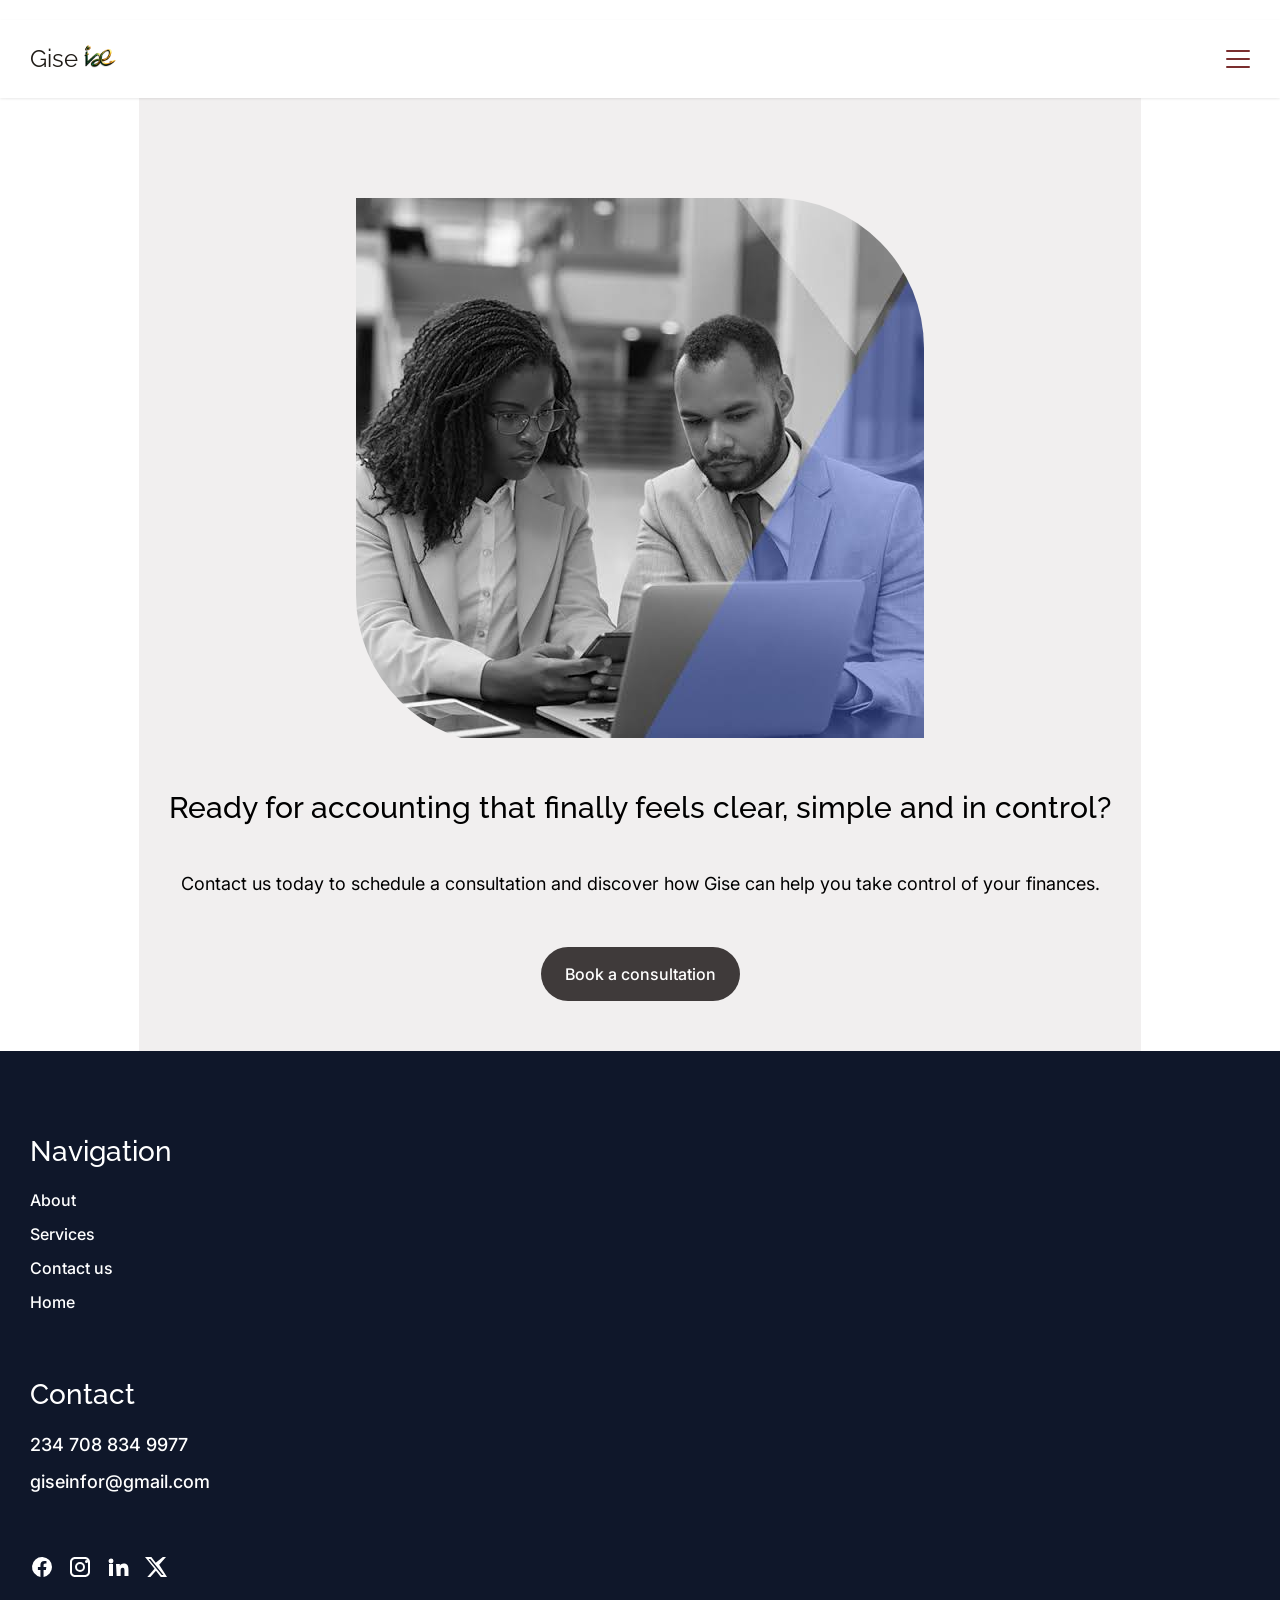
==== pages/about.html @ be434364 "dev 2.2" ====
<!DOCTYPE html>
<html lang="en">
<head>
    <meta charset="UTF-8">
    <meta name="viewport" content="width=device-width, initial-scale=1.0">
    
    <title>Gise - About Us</title>
    <link rel="stylesheet" href="../styles/normalize.css">
    <link rel="stylesheet" href="../styles/style.css">
    <link rel="icon" href="../assets/images/favicon.ico">
</head>
<body>
    <nav>
        <div class="name-logo">
            <h3 class="name">Gise</h3>
            <img src="../assets/images/logo.png" alt="logo" class="logo">
        </div>
        <div class="nav-btn">
            <span></span>
            <span></span>
            <span></span>
        </div>
        <ul class="links">
            <!-- <li><a href="about.html">About</a></li> -->
            <li><a href="services.html">Services</a></li>
            <li><a href="contact.html">Contact us</a></li>
            <li><a href="../index.html">Home</a></li>
            <a href="contact.html" class="btn book-consultation">Book a consultation</a>
        </ul>
    </nav>

    <main class="container">
        

        <div class="book-now">
            <div class="readyImage"><img src="../assets/images/ready-for-image.jpg" alt="Front Image"></div>
            <h2>Ready for accounting that finally feels clear, simple and in control?</h2>
            <p>Contact us today to schedule a consultation and discover how Gise can help you take control of your finances.</p>
            <a href="pages/contact.html" class="btn book-consultation">Book a consultation</a>
        </div>
    </main>

    <footer>
        <div class="foot-nav-links">
            <h3>Navigation</h3>
            
            <ul class="links">
                <li><a href="about.html">About</a></li>
                <li><a href="services.html">Services</a></li>
                <li><a href="contact.html">Contact us</a></li>
                <li><a href="../index.html">Home</a></li>
            </ul>
        </div>

        <div class="contact">
            <h3>Contact</h3>
            <div class="contacts-list">
                <li><a class="phone" href="tel:+2347088349977">234 708 834 9977</a></li>
                <li><a href="mailto:giseinfor@gmail.com" class="email">giseinfor@gmail.com</a></li>
            </div>
        </div>

        <div class="social-media">
            <a href="https://facebook.com" target="_blank" aria-label="Facebook">
                <svg xmlns="http://www.w3.org/2000/svg" width="24" height="24" fill="currentColor" viewBox="0 0 24 24">
                  <path d="M22 12a10 10 0 1 0-11.56 9.88v-6.99H7.9V12h2.54V9.8c0-2.5 1.5-3.88 3.77-3.88 1.1 0 2.24.2 2.24.2v2.46h-1.26c-1.24 0-1.63.77-1.63 1.56V12h2.78l-.44 2.89h-2.34v6.99A10 10 0 0 0 22 12"/>
                </svg>
            </a>

            <a href="https://instagram.com" target="_blank" aria-label="Instagram">
                <svg xmlns="http://www.w3.org/2000/svg" width="24" height="24" fill="currentColor" viewBox="0 0 24 24">
                  <path d="M7 2C4.24 2 2 4.24 2 7v10c0 2.76 2.24 5 5 5h10c2.76 0 5-2.24 5-5V7c0-2.76-2.24-5-5-5zm0 2h10c1.65 0 3 1.35 3 3v10c0 1.65-1.35 3-3 3H7c-1.65 0-3-1.35-3-3V7c0-1.65 1.35-3 3-3m11.5 1a1.5 1.5 0 1 0 0 3 1.5 1.5 0 0 0 0-3M12 7a5 5 0 1 0 0 10 5 5 0 0 0 0-10m0 2a3 3 0 1 1 0 6 3 3 0 0 1 0-6"/>
                </svg>
            </a>

            <a href="https://linkedin.com" target="_blank" aria-label="LinkedIn">
                <svg xmlns="http://www.w3.org/2000/svg" width="24" height="24" fill="currentColor" viewBox="0 0 24 24">
                  <path d="M4.98 3.5A2.48 2.48 0 1 0 5 8.46 2.48 2.48 0 0 0 4.98 3.5M3 9h4v12H3zm7 0h3.83v1.64h.05c.53-1 1.84-2.06 3.79-2.06 4.05 0 4.8 2.67 4.8 6.14V21h-4v-5.34c0-1.27-.02-2.9-1.77-2.9s-2.04 1.38-2.04 2.8V21h-4z"/>
                </svg>
            </a>

            <a href="https://x.com" target="_blank" aria-label="X">
                <svg xmlns="http://www.w3.org/2000/svg" width="24" height="24" fill="currentColor" viewBox="0 0 24 24">
                    <path d="M18.9 2H22l-6.8 7.77L23 22h-6.2l-4.85-6.35L6.4 22H3.3l7.27-8.3L1 2h6.35l4.38 5.8zm-1.1 18h1.72L6.42 3.9H4.58z"/>
                </svg>
            </a>
        </div>
    </footer>

    <script type="module" src="../scripts/page/index.js"></script>
</body>
</html>
---- styles/style.css ----
@import url('https://fonts.googleapis.com/css2?family=Inter:ital,opsz,wght@0,14..32,100..900;1,14..32,100..900&family=Raleway:ital,wght@0,100..900;1,100..900&display=swap');

:root {

    --clr-primary: #ffffff;
    --clr-secondary: #0f172a;
    --clr-accent: #f1efef;
    --clr-bg-btn: #7A2E2E;
    /* --clr-primary: #F6F8F6#E7EFE8; */
    --clr-light: #ffffff;
    --clr-dark: #1F1B16;
    --clr-txt: #3F3A3A;

    
    --clr-txt-1: #1F2937/*#2F3A34*/;
   
    --clr-txt-light-2: #ded5d3;
    --clr-txt-light-3: #d6d6d6;
    --clr-shadow-1: 0 1px 3px rgba(0, 0, 0, .06);
    --clr-shadow-2: 0 1px 2px rgba(0, 0, 0, .04);
    

    --font-primary: "Inter", sans-serif;
    --font-secondary: "Raleway", sans-serif;
    --font-size-h3: 2.4rem;
    --font-size-h2: 3.4rem;
    --font-size-h1: 4rem;
    --font-size-txt: 1.8rem;
    --line-height-h1: 1.3;
    --line-height-txt: 1.5; 
    --font-weight-h1: 400;
    --font-weight-h2: 500;
    --font-weight-h3: 500;
}

html {
    font-size: 62.5%;
}

body {
    background: var(--clr-primary);
    color: var(--clr-txt-light);
    font-family: var(--font-primary);
    font-optical-sizing: auto;
    font-weight: 400;
    font-style: normal;
    line-height: var(--line-height-txt);
    width: 100%;
    min-height: 100%;
    font-size: var(--font-size-txt);
}

main.container {
    width: 100%;
    height: fit-content;
    display: flex;
    flex-direction: column;
    justify-content: center;
    align-items: center;
    gap: 2rem;
    padding: 0 3rem;
}

/* NAVIGATION BAR STYLINGS */
nav {
    position: sticky;
    top: 0;
    width: 100%;
    height: 7.8rem;
    background: var(--clr-light);
    box-shadow: var(--clr-shadow-1),
                var(--clr-shadow-2);
    display: flex;
    justify-content: space-between;
    align-items: center;
    padding: 2.5rem 3rem;
    margin-top: 2rem;
    z-index: 10;
}

nav h3.name {
    font-weight: 400;
    color: var(--clr-dark);
}

nav div.name-logo {
    height: 100%;
    width: fit-content;
    display: flex;
    align-items: center;
    gap: 0rem;
}

div.name-logo img.logo {
    width: 4rem;
    height: auto;
}

nav div.nav-btn {
    cursor: pointer;
    position: relative;
	z-index: 15;
	width: 2.4rem;
	height: 1.8rem;
}

div.nav-btn > * {
	position: absolute;
	left: 0;
	width: 100%;
	height: .2rem;
	background: var(--clr-bg-btn);
	border-radius: 1rem;
	transition: .5s ease;
}

div.nav-btn > :nth-child(1) {
	top: 0rem;
}

div.nav-btn > :nth-child(2) {
	top: .8rem;
}

div.nav-btn > :nth-child(3) {
	top: 1.6rem;
}

/*Active bar styling*/
div.nav-btn.active > :nth-child(1) {
	transform: rotate(45deg);
	transform-origin: left center;
}

div.nav-btn.active > :nth-child(2) {
	left: 1rem;
	/*opacity: 0;*/
	transform: scaleX(0);
}

div.nav-btn.active > :nth-child(3) {
	transform: rotate(-45deg);
	transform-origin: left center;
}

/*Navigation Drop Down Stylings*/
nav ul.links {
    position: absolute;
    list-style: none;
    background: var(--clr-light);
    width: 100%;
    height: 100vh;
    left: 0;
    transform: translateX(-100%);
    top: 7.5rem;
    display: flex;
    flex-direction: column;
    align-items: center;
    gap: 3rem;
    padding: 6rem 4rem;
    border-top: .1rem dashed var(--clr-accent);
    transition: 1s ease;
}

nav ul.links.active {
    transform: translateX(0);
    top: 7.5rem;
}

nav ul.links li {
    text-transform: uppercase;
    border: .1rem solid var(--clr-accent);
    width: 100%;
    padding: 1.5rem 0;
    
    border-radius: 1rem;
}

nav ul.links li a {
    text-decoration: none;
    width: 100%;
    height: 100%;
    display: flex;
    justify-content: center;
    color: var(--clr-txt);
}

nav ul.links li a:hover {
    text-decoration: underline;
}

/* Frontal Text */
main div.frontal-flex, div.frontal {
    display: flex;
    flex-direction: column;
    justify-content: center;
    align-items: center;
    gap: 2rem;
    width: inherit;
    height: fit-content;
}

main h1.head {
    text-align: center;
    margin: 7rem 2rem 1rem;
    font-style: normal;
    line-height: var(--line-height-h1);
    color: var(--clr-dark);
}

/* Frontal Image */
div.frontImage {
    max-width: 100%;
    overflow: hidden;
    height: auto;
    border-top-right-radius: 15rem;
    border-bottom-left-radius: 15rem;
    margin: 2rem 0 6rem;
}

div.frontImage img {
    width: 100%;
    height: auto;
}

main p.short-descript {
    text-align: center;
    margin: 0 2rem;
}

a.btn.book-consultation {
    text-decoration: none;
    background: var(--clr-bg-btn);
    color: var(--clr-light);
    margin: 1rem 0;
    padding: 1.5rem 2.4rem;
    border-radius: 3rem;
    display: inline-block;
    font-size: calc(var(--font-size-txt) - .2rem);
    font-weight: 500;
}

main div.whoIsGiseFor {
    display: flex;
    flex-direction: column;
    justify-content: center;
    align-items: flex-start;
    gap: 2rem;
    width: 100%;
    height: fit-content;
}

div.whoIsGiseFor h2 {
    color: var(--clr-dark);
}

main section.targets {
    display: grid;
    grid-template-columns: repeat(auto-fit, minmax(30rem, 1fr));
    gap: 8rem;
    /*width: 100%;*/
    height: fit-content;
    margin: 6rem 0 3rem;
    background: var(--clr-accent);
    color: var(--clr-txt);
    margin: 5rem -3rem 0;
    padding: 6rem 3rem 3rem;
    border-top-left-radius: 2rem;
    border-top-right-radius: 2rem;
}

section.targets div.target {
    display: grid;
    grid-template-columns: repeat(auto-fit, minmax(30rem, 1fr));
    gap: 2.5rem;
    width: 100%;
    height: fit-content;
}

section.targets div.target h3 {
    margin-bottom: -1rem;
    color: var(--clr-dark);
}

main div.our-approach {
    display: flex;
    flex-direction: column;
    align-items: center;
    text-align: center;
    gap: 2rem;
    padding: 10rem 3rem 4rem;
    margin: -2rem -3rem 0;
    background-color: var(--clr-secondary);
    color: var(--clr-accent);
    border-bottom-left-radius: 2rem;
    border-bottom-right-radius: 2rem;
}

main div.our-approach img,
section.targets div.target img {
    width: 100%;
    height: auto;
    border-radius: 1rem;
}

main div.our-approach h2 {
    color: var(--clr-light);
}

main div.testimonials {
    display: flex;
    flex-direction: column;
    align-items: center;
    text-align: center;
    gap: 3rem;
    margin: 3rem 0;
}

div.testimonials div.nameCont {
    display: flex;
    align-items: center;
    gap: 2rem;
}

div.nameCont div.imageCont {
    width: 4.8rem;
    height: 4.8rem;
    border-radius: 50%;
    border: 1px solid none;
    overflow: hidden;
}

div.testimonials div.imageCont img {
    width: inherit;
    height: inherit;
}

div.testimonials div.nameCont span.name {
    font-size: calc(var(--font-size-txt)  - .2rem);
    font-weight: 500;
    
}

div.book-now {
    height: fit-content;
    display: flex;
    flex-direction: column;
    align-items: center;
    justify-content: center;
    text-align: center;
    gap: 4rem;
    padding: 6rem 3rem;
    padding: 10rem 3rem 4rem;
    margin: 0 -3rem;
    background: var(--clr-accent);
}

div.book-now a.btn.book-consultation{
    background: var(--clr-txt) ;
}

div.book-now div.readyImage {
    max-width: 100%;
    overflow: hidden;
    height: auto;
    border-top-right-radius: 15rem;
    border-bottom-left-radius: 15rem;
    /*margin: 2rem 0 3rem;*/
}

div.readyImage img {
    width: 100%;
    height: auto;
}

div.book-now h2 {
    font-size: calc(var(--font-size-h2) - .4rem);
}

/*FOOTER STYLINGS*/
footer {
    width: 100%;
    padding : 8rem 3rem;
    background: var(--clr-secondary);
    color: var(--clr-light);
    font-size: calc(var(--font-size-txt) - .2rem);
}

footer div.foot-nav-links, div.contact {
    margin-bottom: 6rem;
}

footer div.foot-nav-links h3,
div.contact h3 {
    font-size: calc(var(--font-size-h2) - .6rem);
    margin-bottom: 1.5rem;
}

div.foot-nav-links li,
div.contact li {
    list-style: none;
    margin-bottom: 1rem;
    font-weight: 500;
}

div.contact div.contacts-list {
    font-size: var(--font-size-txt);
}

div.foot-nav-links li:hover,
div.contact li:hover {
    text-decoration: underline;
}

div.social-media {
    display: flex;
    gap: 1.4rem;    
}

footer  a,
footer li
 {
    color: var(--clr-light);
    text-decoration: none;
}

/* Utilities / Other Stylings */
h1 {
    font-size: var(--font-size-h1);
    font-weight: var(--font-weight-h1);
}

h2 {
    font-size: var(--font-size-h2);
    font-weight: var(--font-weight-h2); 
    color: var(--clr-head-white-bg);  
}

h3 {
    font-size: var(--font-size-h3);
    font-weight: var(--font-weight-h3);
}

h1, h2, h3 {
    font-family: var(--font-secondary);
}

.hidden {
    display: none !important;
}
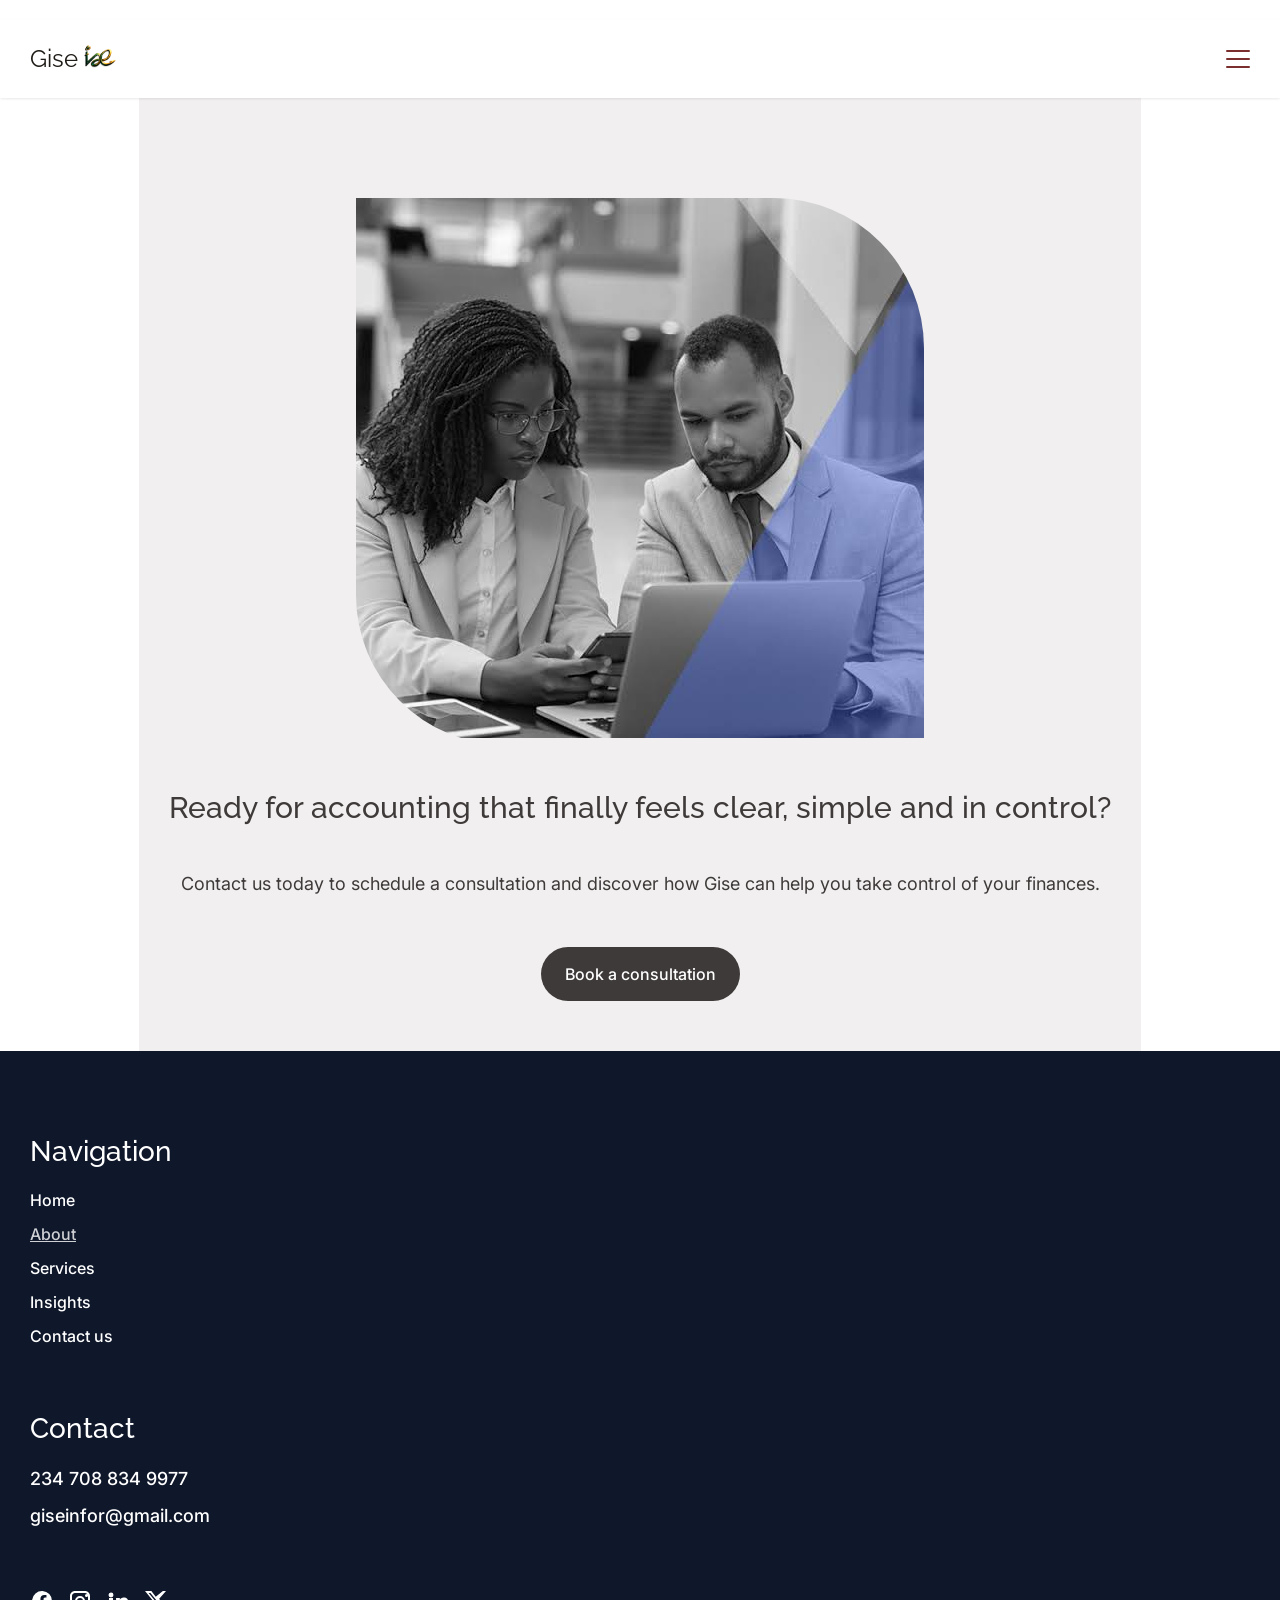
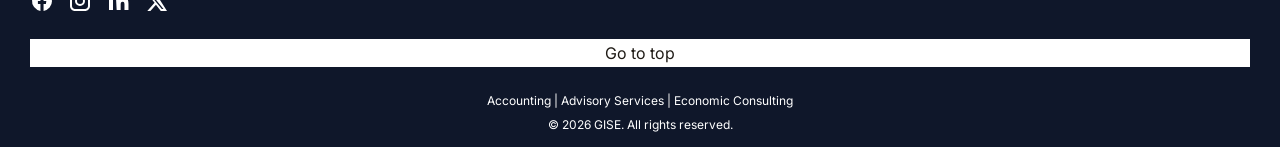
==== commit 35941b22: "dev 3.0" ====
--- a/pages/about.html
+++ b/pages/about.html
@@ -21,10 +21,11 @@
             <span></span>
         </div>
         <ul class="links">
-            <!-- <li><a href="about.html">About</a></li> -->
+            <li><a href="../index.html">Home</a></li>
+            <li><a href="about.html" class="c-opened">About</a></li>
             <li><a href="services.html">Services</a></li>
+            <li><a href="insights.html">Insights</a></li>
             <li><a href="contact.html">Contact us</a></li>
-            <li><a href="../index.html">Home</a></li>
             <a href="contact.html" class="btn book-consultation">Book a consultation</a>
         </ul>
     </nav>
@@ -32,12 +33,12 @@
     <main class="container">
         
 
-        <div class="book-now">
+        <section class="book-now">
             <div class="readyImage"><img src="../assets/images/ready-for-image.jpg" alt="Front Image"></div>
             <h2>Ready for accounting that finally feels clear, simple and in control?</h2>
             <p>Contact us today to schedule a consultation and discover how Gise can help you take control of your finances.</p>
             <a href="pages/contact.html" class="btn book-consultation">Book a consultation</a>
-        </div>
+        </section>
     </main>
 
     <footer>
@@ -45,10 +46,11 @@
             <h3>Navigation</h3>
             
             <ul class="links">
-                <li><a href="about.html">About</a></li>
+                <li><a href="../index.html">Home</a></li>
+                <li><a href="about.html" class="c-opened">About</a></li>
                 <li><a href="services.html">Services</a></li>
+                <li><a href="insights.html">Insights</a></li>
                 <li><a href="contact.html">Contact us</a></li>
-                <li><a href="../index.html">Home</a></li>
             </ul>
         </div>
 
@@ -85,6 +87,13 @@
                 </svg>
             </a>
         </div>
+
+        <a href="#top" class="back-top">Go to top</a>
+
+        <div class="copyright">
+            <p>Accounting | Advisory Services | Economic Consulting</p>
+            <p >&copy <span class="year"></span> GISE. All rights reserved.</p>
+        </div>
     </footer>
 
     <script type="module" src="../scripts/page/index.js"></script>
--- a/styles/style.css
+++ b/styles/style.css
@@ -35,11 +35,12 @@
 
 html {
     font-size: 62.5%;
+    scroll-behavior: smooth;
 }
 
 body {
     background: var(--clr-primary);
-    color: var(--clr-txt-light);
+    color: var(--clr-txt);
     font-family: var(--font-primary);
     font-optical-sizing: auto;
     font-weight: 400;
@@ -185,6 +186,11 @@
     color: var(--clr-txt);
 }
 
+nav ul.links li a.c-opened {
+    font-weight: 500;
+    color: var(--clr-secondary);
+}
+
 nav ul.links li a:hover {
     text-decoration: underline;
 }
@@ -228,6 +234,7 @@
     margin: 0 2rem;
 }
 
+/* BOOK CONSULTATION BUTTON */
 a.btn.book-consultation {
     text-decoration: none;
     background: var(--clr-bg-btn);
@@ -240,6 +247,7 @@
     font-weight: 500;
 }
 
+/*  */
 main div.whoIsGiseFor {
     display: flex;
     flex-direction: column;
@@ -254,6 +262,7 @@
     color: var(--clr-dark);
 }
 
+/* TARGETS STYLING */
 main section.targets {
     display: grid;
     grid-template-columns: repeat(auto-fit, minmax(30rem, 1fr));
@@ -262,14 +271,13 @@
     height: fit-content;
     margin: 6rem 0 3rem;
     background: var(--clr-accent);
-    color: var(--clr-txt);
     margin: 5rem -3rem 0;
     padding: 6rem 3rem 3rem;
     border-top-left-radius: 2rem;
     border-top-right-radius: 2rem;
 }
 
-section.targets div.target {
+main section.targets div.target {
     display: grid;
     grid-template-columns: repeat(auto-fit, minmax(30rem, 1fr));
     gap: 2.5rem;
@@ -277,12 +285,55 @@
     height: fit-content;
 }
 
-section.targets div.target h3 {
+main section.targets div.target h3 {
     margin-bottom: -1rem;
     color: var(--clr-dark);
 }
 
-main div.our-approach {
+/* WHAT WE DO STYLINGS */
+main section.what-we-do {
+    display: flex;
+    flex-direction: column;
+    align-items: left;
+    /* text-align: center; */
+    gap: 2rem;
+    padding: 6rem 3rem 4rem;
+    margin: -2rem -3rem 0;
+}
+
+main section.what-we-do h2 {
+    color: var(--clr-bg-btn);
+}
+
+main section.what-we-do h3 {
+    color: var(--clr-dark);
+    margin-bottom: 1rem;
+}
+
+main section.what-we-do a.btn.services.learn-more,
+main section.about-preview a.btn.about-us {
+    background: var(--clr-dark);
+    color: var(--clr-light);
+    margin: 2rem 0;
+    padding: 1.5rem 2.4rem;
+    border-top-right-radius: 3rem;
+    border-bottom-right-radius: 3rem;
+    display: inline-block;
+    text-decoration: none;
+    font-size: calc(var(--font-size-txt) - .2rem);
+    font-weight: 500;
+}
+
+main section.what-we-do div.tasks {
+    display: grid;
+    grid-template-columns: repeat(auto-fit, minmax(30rem, 1fr));
+    gap: 2.5rem;
+    width: 100%;
+    height: fit-content;
+}
+
+/* OUR APPROACH STYLING */
+main section.our-approach {
     display: flex;
     flex-direction: column;
     align-items: center;
@@ -296,18 +347,79 @@
     border-bottom-right-radius: 2rem;
 }
 
-main div.our-approach img,
-section.targets div.target img {
+main section.our-approach img,
+main section.targets div.target img {
     width: 100%;
     height: auto;
     border-radius: 1rem;
 }
 
-main div.our-approach h2 {
+main section.our-approach h2 {
     color: var(--clr-light);
 }
 
-main div.testimonials {
+/* WHY CHOOSE US STYLING */
+main section.why-choose-us {
+    display: flex;
+    flex-direction: column;
+    gap: 4rem;
+    padding: 6rem 0rem 4rem;
+}
+
+main section.why-choose-us h2 {
+    color: var(--clr-bg-btn);
+}
+
+main section.why-choose-us ul.benefits,
+main section.clients-portfolio ul.clients {
+    display: flex;
+    flex-direction: column;
+    gap: 2rem;
+    margin-top: -2rem;
+    padding-left: 3rem;
+}
+
+main section.why-choose-us ul.benefits li,
+main section.clients-portfolio ul.clients li {
+    list-style: square;
+    margin-left: -1.2rem
+}
+
+/* CLIENT PORFOLIO STYLING */
+main section.clients-portfolio {
+    background: var(--clr-accent);
+    display: flex;
+    flex-direction: column;
+    gap: 2rem;
+    padding: 6rem 3rem 4rem;
+    margin: -2rem -3rem 0;
+}
+
+main section.clients-portfolio h2 {
+    color: var(--clr-bg-btn);
+}
+
+main section.clients-portfolio ul.clients {
+    margin-top: 1rem;
+}
+
+/* ABOUT PREVIEW STYLING */
+main section.about-preview {
+    display: flex;
+    flex-direction: column;
+    gap: 2rem;
+    background: var(--clr-dark);
+    color: var(--clr-light);
+    padding: 6rem 3rem 4rem;
+    margin: -2rem -3rem 0;
+}
+main section.about-preview a.btn.about-us {
+    background: var(--clr-light);
+    color: var(--clr-dark);
+}
+
+/* TESTIMONIALS STYLING */
+main section.testimonials {
     display: flex;
     flex-direction: column;
     align-items: center;
@@ -316,10 +428,15 @@
     margin: 3rem 0;
 }
 
-div.testimonials div.nameCont {
-    display: flex;
-    align-items: center;
-    gap: 2rem;
+main section.testimonials h2 {
+    color: var(--clr-dark);
+}
+
+main section.testimonials div.nameCont {
+    display: flex;
+    align-items: center;
+    gap: 2rem;
+    color: var(--clr-dark);
 }
 
 div.nameCont div.imageCont {
@@ -330,18 +447,18 @@
     overflow: hidden;
 }
 
-div.testimonials div.imageCont img {
+main section.testimonials div.imageCont img {
     width: inherit;
     height: inherit;
 }
 
-div.testimonials div.nameCont span.name {
+main section.testimonials div.nameCont span.name {
     font-size: calc(var(--font-size-txt)  - .2rem);
-    font-weight: 500;
-    
-}
-
-div.book-now {
+    font-weight: 500; 
+}
+
+/* BOOK NOW STYLING */
+main section.book-now {
     height: fit-content;
     display: flex;
     flex-direction: column;
@@ -349,17 +466,16 @@
     justify-content: center;
     text-align: center;
     gap: 4rem;
-    padding: 6rem 3rem;
     padding: 10rem 3rem 4rem;
     margin: 0 -3rem;
     background: var(--clr-accent);
 }
 
-div.book-now a.btn.book-consultation{
+main section.book-now a.btn.book-consultation{
     background: var(--clr-txt) ;
 }
 
-div.book-now div.readyImage {
+main section.book-now div.readyImage {
     max-width: 100%;
     overflow: hidden;
     height: auto;
@@ -373,7 +489,7 @@
     height: auto;
 }
 
-div.book-now h2 {
+main section.book-now h2 {
     font-size: calc(var(--font-size-h2) - .4rem);
 }
 
@@ -384,6 +500,7 @@
     background: var(--clr-secondary);
     color: var(--clr-light);
     font-size: calc(var(--font-size-txt) - .2rem);
+    position: relative;
 }
 
 footer div.foot-nav-links, div.contact {
@@ -407,15 +524,46 @@
     font-size: var(--font-size-txt);
 }
 
-div.foot-nav-links li:hover,
-div.contact li:hover {
+div.foot-nav-links li a:hover,
+div.contact li a:hover {
     text-decoration: underline;
 }
 
+div.foot-nav-links li a.c-opened {
+    text-decoration: underline;
+    opacity: .8;
+}
+
+div.foot-nav-links li a.c-opened:hover {
+    text-decoration: none !important;
+}
+
 div.social-media {
     display: flex;
-    gap: 1.4rem;    
-}
+    gap: 1.4rem;   
+}
+
+div.copyright {
+    position: absolute;
+    left: 0;
+    bottom: 1rem;
+    font-size: 1.4rem;
+    text-align: center;
+    width: inherit;
+    font-size: 1.2rem;
+    line-height: 2;
+}
+
+a.back-top {
+    display: inline-block;
+    background: var(--clr-light);
+    color: var(--clr-dark);
+    padding: .2rem 1rem;
+    margin-top: 2rem;
+    width: 100%;
+    text-align: center;
+}
+
 
 footer  a,
 footer li
@@ -424,7 +572,7 @@
     text-decoration: none;
 }
 
-/* Utilities / Other Stylings */
+/* UTILITIES AND OTHER STYLINGS */
 h1 {
     font-size: var(--font-size-h1);
     font-weight: var(--font-weight-h1);
@@ -445,6 +593,14 @@
     font-family: var(--font-secondary);
 }
 
+a {
+    transition: 300ms ease-in;
+}
+
+a:hover {
+    transform: scale(1.02);
+}
+
 .hidden {
     display: none !important;
 }
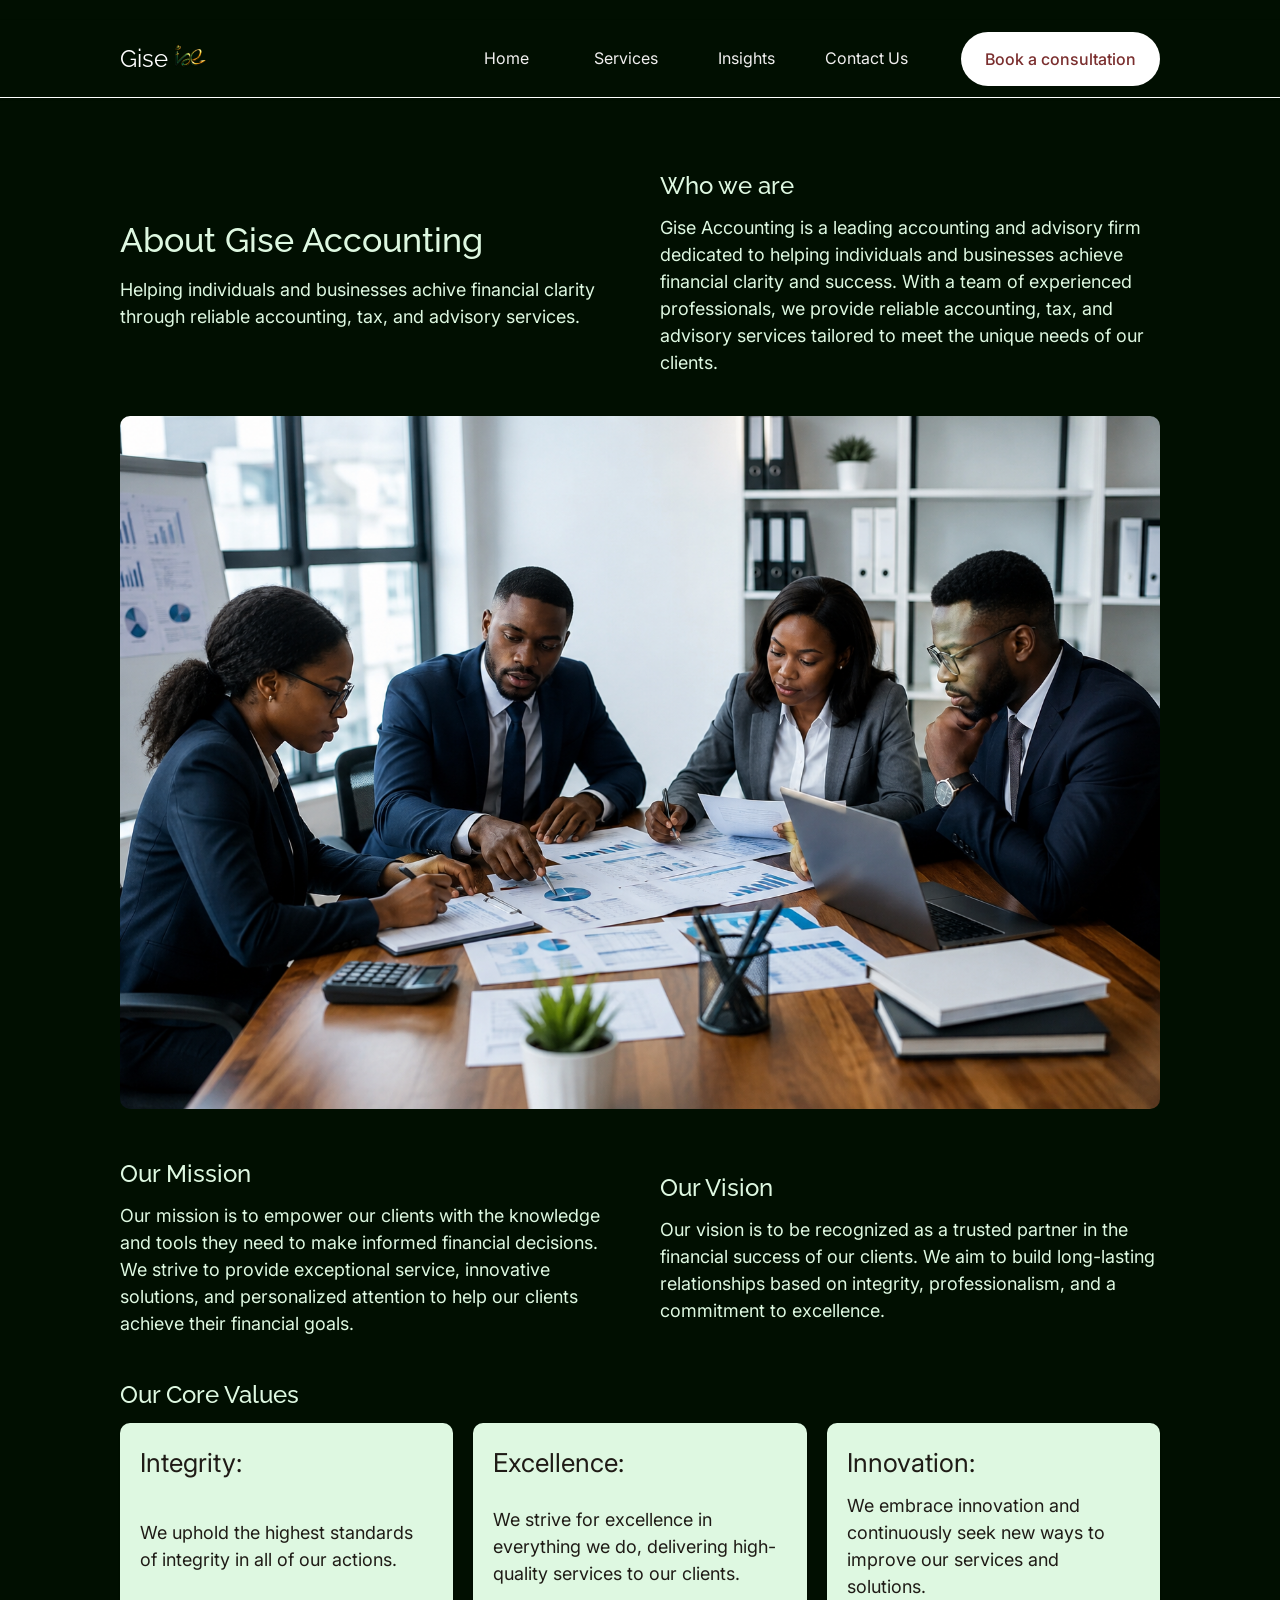
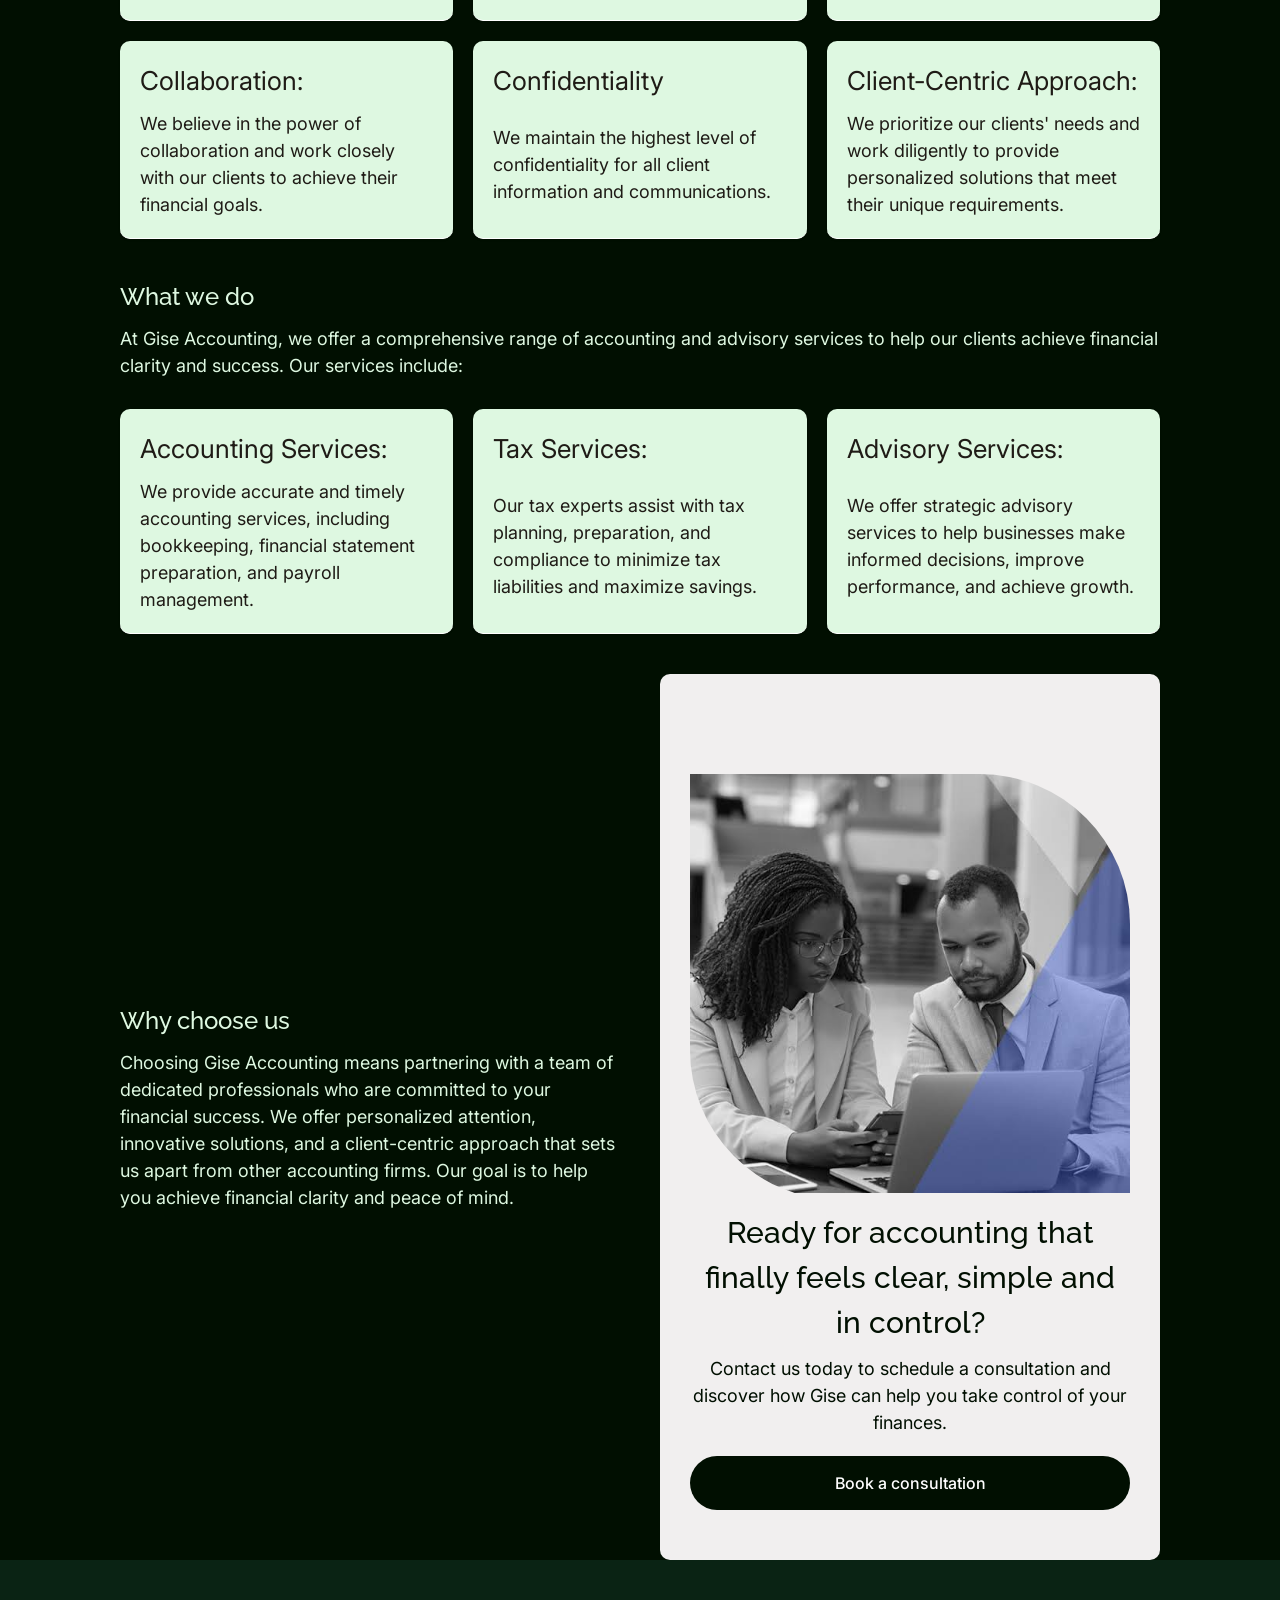
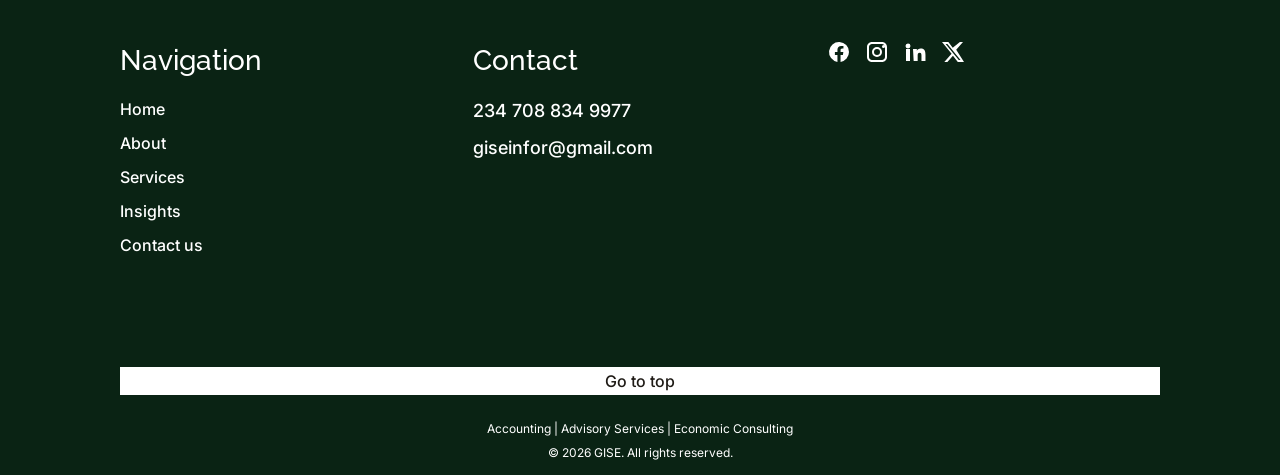
==== commit bdce9349: "dev 6.0" ====
--- a/pages/about.html
+++ b/pages/about.html
@@ -7,6 +7,7 @@
     <title>Gise - About Us</title>
     <link rel="stylesheet" href="../styles/normalize.css">
     <link rel="stylesheet" href="../styles/style.css">
+    <link rel="stylesheet" href="../styles/about.css">
     <link rel="icon" href="../assets/images/favicon.ico">
 </head>
 <body>
@@ -22,7 +23,6 @@
         </div>
         <ul class="links">
             <li><a href="../index.html">Home</a></li>
-            <li><a href="about.html" class="c-opened">About</a></li>
             <li><a href="services.html">Services</a></li>
             <li><a href="insights.html">Insights</a></li>
             <li><a href="contact.html">Contact us</a></li>
@@ -31,7 +31,81 @@
     </nav>
 
     <main class="container">
+        <section class="front marg">
+            <h2>About Gise Accounting</h2>
+            <div>Helping individuals and businesses achive financial clarity through reliable accounting, tax, and advisory services.</div>
+        </section>
+
+        <section class="whoAreWe marg">
+            <h3>Who we are</h3>
+            <p>Gise Accounting is a leading accounting and advisory firm dedicated to helping individuals and businesses achieve financial clarity and success. With a team of experienced professionals, we provide reliable accounting, tax, and advisory services tailored to meet the unique needs of our clients.</p>
+        </section>     
         
+        <div class="whoAreWeImage"><img src="../assets/images/who-are-we-image.png" alt="Front Image"></div>
+        
+        <section class="our-mission marg">
+            <h3>Our Mission</h3>
+            <p>Our mission is to empower our clients with the knowledge and tools they need to make informed financial decisions. We strive to provide exceptional service, innovative solutions, and personalized attention to help our clients achieve their financial goals.</p>
+        </section>
+
+        <section class="our-vision marg">
+            <h3>Our Vision</h3>
+            <p>Our vision is to be recognized as a trusted partner in the financial success of our clients. We aim to build long-lasting relationships based on integrity, professionalism, and a commitment to excellence.</p> 
+        </section>
+
+        <section class="our-core-values">
+            <h3>Our Core Values</h3>
+            <ul class="core-values">
+                <li>
+                    <div class="title">Integrity:</div>
+                    <p>We uphold the highest standards of integrity in all of our actions.</p>
+                </li>
+                <li>
+                    <div class="title">Excellence:</div>
+                    <p>We strive for excellence in everything we do, delivering high-quality services to our clients.</p>
+                </li>
+                <li>
+                    <div class="title">Innovation:</div>
+                    <p>We embrace innovation and continuously seek new ways to improve our services and solutions.</p>
+                </li>
+                <li>
+                    <div class="title">Collaboration:</div>
+                    <p>We believe in the power of collaboration and work closely with our clients to achieve their financial goals.</p>
+                </li>
+                <li>
+                    <div class="title">Confidentiality</div>
+                    <p>We maintain the highest level of confidentiality for all client information and communications.</p>
+                </li>
+                <li>
+                    <div class="title">Client-Centric Approach:</div>
+                    <p>We prioritize our clients' needs and work diligently to provide personalized solutions that meet their unique requirements.</p>
+                </li>
+            </ul>
+        </section>
+
+        <section class="whatwedo">
+            <h3>What we do</h3>
+            <p>At Gise Accounting, we offer a comprehensive range of accounting and advisory services to help our clients achieve financial clarity and success. Our services include:</p>
+            <ul class="services">
+                <li>
+                    <div class="title">Accounting Services:</div>
+                    <p>We provide accurate and timely accounting services, including bookkeeping, financial statement preparation, and payroll management.</p>
+                </li>
+                <li>
+                    <div class="title">Tax Services:</div>
+                    <p>Our tax experts assist with tax planning, preparation, and compliance to minimize tax liabilities and maximize savings.</p>
+                </li>
+                <li>
+                    <div class="title">Advisory Services:</div>
+                    <p>We offer strategic advisory services to help businesses make informed decisions, improve performance, and achieve growth.</p>
+                </li>
+            </ul>
+        </section>
+
+        <section class="whychooseus">
+            <h3>Why choose us</h3>
+            <p>Choosing Gise Accounting means partnering with a team of dedicated professionals who are committed to your financial success. We offer personalized attention, innovative solutions, and a client-centric approach that sets us apart from other accounting firms. Our goal is to help you achieve financial clarity and peace of mind.</p>
+        </section>    
 
         <section class="book-now">
             <div class="readyImage"><img src="../assets/images/ready-for-image.jpg" alt="Front Image"></div>
--- a/styles/style.css
+++ b/styles/style.css
@@ -1,23 +1,24 @@
 @import url('https://fonts.googleapis.com/css2?family=Inter:ital,opsz,wght@0,14..32,100..900;1,14..32,100..900&family=Raleway:ital,wght@0,100..900;1,100..900&display=swap');
 
 :root {
-
-    --clr-primary: #ffffff;
+    --clr-primary: rgb(1, 15, 1);
+    --clr-primary-2: #ffffff;
     --clr-secondary: #0f172a;
+    --clr-sub: #021A14;
+    --clr-sub-2: rgb(197, 240, 148);
     --clr-accent: #f1efef;
     --clr-bg-btn: #7A2E2E;
-    /* --clr-primary: #F6F8F6#E7EFE8; */
     --clr-light: #ffffff;
     --clr-dark: #1F1B16;
-    --clr-txt: #3F3A3A;
+    --clr-txt: #def8e1;
 
     
     --clr-txt-1: #1F2937/*#2F3A34*/;
    
-    --clr-txt-light-2: #ded5d3;
+    --clr-txt-light-2: #e8f7ea;
     --clr-txt-light-3: #d6d6d6;
-    --clr-shadow-1: 0 1px 3px rgba(0, 0, 0, .06);
-    --clr-shadow-2: 0 1px 2px rgba(0, 0, 0, .04);
+    --clr-shadow-1: 0 .1rem .3rem rgba(0, 0, 0, .06);
+    --clr-shadow-2: 0 .1rem .2rem rgba(0, 0, 0, .04);
     
 
     --font-primary: "Inter", sans-serif;
@@ -68,7 +69,7 @@
     top: 0;
     width: 100%;
     height: 7.8rem;
-    background: var(--clr-light);
+    background: transparent;
     box-shadow: var(--clr-shadow-1),
                 var(--clr-shadow-2);
     display: flex;
@@ -77,11 +78,12 @@
     padding: 2.5rem 3rem;
     margin-top: 2rem;
     z-index: 10;
+    border-bottom: .1rem solid var(--clr-light);
 }
 
 nav h3.name {
     font-weight: 400;
-    color: var(--clr-dark);
+    color: var(--clr-light);
 }
 
 nav div.name-logo {
@@ -110,7 +112,7 @@
 	left: 0;
 	width: 100%;
 	height: .2rem;
-	background: var(--clr-bg-btn);
+	background: var(--clr-light);
 	border-radius: 1rem;
 	transition: .5s ease;
 }
@@ -125,6 +127,18 @@
 
 div.nav-btn > :nth-child(3) {
 	top: 1.6rem;
+}
+
+/* Scrolled nav stylings */
+nav.scrolled {
+    background: var(--clr-light);
+} 
+nav.scrolled h3.name {
+    color: var(--clr-sub);
+}
+
+nav.scrolled div.nav-btn > * {
+    background: var(--clr-sub);
 }
 
 /*Active bar styling*/
@@ -148,7 +162,7 @@
 nav ul.links {
     position: absolute;
     list-style: none;
-    background: var(--clr-light);
+    background: var(--clr-primary);
     width: 100%;
     height: 100vh;
     left: 0;
@@ -157,10 +171,13 @@
     display: flex;
     flex-direction: column;
     align-items: center;
-    gap: 3rem;
+    gap: 4rem;
     padding: 6rem 4rem;
     border-top: .1rem dashed var(--clr-accent);
     transition: 1s ease;
+    overflow-y: auto;
+    scrollbar-width: none;
+    -webkit-overflow-scrolling: touch;
 }
 
 nav ul.links.active {
@@ -186,13 +203,82 @@
     color: var(--clr-txt);
 }
 
-nav ul.links li a.c-opened {
+nav ul.links li.c-opened {
     font-weight: 500;
     color: var(--clr-secondary);
 }
 
 nav ul.links li a:hover {
     text-decoration: underline;
+}
+
+nav ul.links a.btn {
+    margin-top: 6rem;
+}
+
+/* HERO SECTION STYLING */
+main div.hero-section {
+    position: relative;
+    top: -7.8rem;
+    z-index: 2;
+
+    max-width: 60rem;
+    min-height: 100vh;
+
+    color: var(--clr-light);
+
+    display: flex;
+    flex-direction: column;
+    justify-content: center;
+    align-items: center;
+    gap: 2rem;
+
+    margin: 0 -3rem;
+    padding: 3rem 2rem 3rem;
+
+    overflow: hidden;
+
+    mask-image: linear-gradient(to top, transparent 0%, white 30%);
+    --webkit-mask-image: linear-gradient(to bottom, transparent, white);
+
+}
+
+main div.hero-section::before {
+    content: "";
+    height: 100vh;
+
+    position: absolute;
+    inset: 0;
+    z-index: -1;
+
+    background-image: url("../assets/images/hero-image.png");
+    background-size: cover;
+    background-position: center;
+    background-repeat: repeat;
+    filter: blur(.1rem);
+    transform: scale(1.05);
+}
+
+
+
+div.hero-section h1.head {
+    text-shadow: 0 4px 8px rgba(0,0,0, .8);
+    color: var(--clr-accent);
+    -webkit-text-stroke: .1rem rgba(0, 255, 70, .5);
+    font-weight: 700;
+    line-height: 1.5;
+    text-align: center;
+    margin: 12rem 2rem 1rem;
+    font-style: normal;
+    /* line-height: var(--line-height-h1); */
+}
+
+div.hero-section p.short-descript {
+    color: rgba(255, 255, 255, 0.88);
+    max-width: 520px;
+    font-weight: 500;
+    text-shadow: 0 .2rem 10px rgba(0, 255, 70, .5);
+    margin-bottom: 4rem;
 }
 
 /* Frontal Text */
@@ -204,14 +290,11 @@
     gap: 2rem;
     width: inherit;
     height: fit-content;
+    margin-top: -10rem;
 }
 
 main h1.head {
-    text-align: center;
-    margin: 7rem 2rem 1rem;
-    font-style: normal;
-    line-height: var(--line-height-h1);
-    color: var(--clr-dark);
+    
 }
 
 /* Frontal Image */
@@ -237,8 +320,8 @@
 /* BOOK CONSULTATION BUTTON */
 a.btn.book-consultation {
     text-decoration: none;
-    background: var(--clr-bg-btn);
-    color: var(--clr-light);
+    color: var(--clr-bg-btn);
+    background: var(--clr-light);
     margin: 1rem 0;
     padding: 1.5rem 2.4rem;
     border-radius: 3rem;
@@ -259,22 +342,24 @@
 }
 
 div.whoIsGiseFor h2 {
-    color: var(--clr-dark);
+    color: var(--clr-light);
 }
 
 /* TARGETS STYLING */
 main section.targets {
     display: grid;
     grid-template-columns: repeat(auto-fit, minmax(30rem, 1fr));
-    gap: 8rem;
+    gap: 4rem;
     /*width: 100%;*/
     height: fit-content;
     margin: 6rem 0 3rem;
-    background: var(--clr-accent);
+    /* background: var(--clr-accent); */
+    background: #f3f3f3;
     margin: 5rem -3rem 0;
     padding: 6rem 3rem 3rem;
     border-top-left-radius: 2rem;
     border-top-right-radius: 2rem;
+    color: rgb(27, 4, 4);
 }
 
 main section.targets div.target {
@@ -283,18 +368,20 @@
     gap: 2.5rem;
     width: 100%;
     height: fit-content;
+    border-bottom: .3rem solid var(--clr-light);
+    padding-bottom: 4rem;
 }
 
 main section.targets div.target h3 {
     margin-bottom: -1rem;
-    color: var(--clr-dark);
+    /* color: var(--clr-dark); */
+    color: rgb(17, 2, 2);
 }
 
 /* WHAT WE DO STYLINGS */
 main section.what-we-do {
     display: flex;
     flex-direction: column;
-    align-items: left;
     /* text-align: center; */
     gap: 2rem;
     padding: 6rem 3rem 4rem;
@@ -302,17 +389,17 @@
 }
 
 main section.what-we-do h2 {
-    color: var(--clr-bg-btn);
+    color: var(--clr-sub-2);
 }
 
 main section.what-we-do h3 {
-    color: var(--clr-dark);
+    color: rgb(161, 184, 115);
     margin-bottom: 1rem;
 }
 
 main section.what-we-do a.btn.services.learn-more,
 main section.about-preview a.btn.about-us {
-    background: var(--clr-dark);
+    background: var(--clr-sub);
     color: var(--clr-light);
     margin: 2rem 0;
     padding: 1.5rem 2.4rem;
@@ -332,6 +419,11 @@
     height: fit-content;
 }
 
+main section.what-we-do div.tasks div.task {
+    padding-bottom: 3rem;
+    border-bottom: .3rem solid rgba(179, 189, 160, .1);    
+}
+
 /* OUR APPROACH STYLING */
 main section.our-approach {
     display: flex;
@@ -341,8 +433,8 @@
     gap: 2rem;
     padding: 10rem 3rem 4rem;
     margin: -2rem -3rem 0;
-    background-color: var(--clr-secondary);
-    color: var(--clr-accent);
+    background-color: rgba(179, 189, 160, 1);
+    color: var(--clr-primary);
     border-bottom-left-radius: 2rem;
     border-bottom-right-radius: 2rem;
 }
@@ -355,7 +447,12 @@
 }
 
 main section.our-approach h2 {
-    color: var(--clr-light);
+    color: var(--clr-primary);
+    font-weight: 600;
+}
+
+main section.our-approach div.gise {
+    font-weight: 500;
 }
 
 /* WHY CHOOSE US STYLING */
@@ -367,7 +464,11 @@
 }
 
 main section.why-choose-us h2 {
-    color: var(--clr-bg-btn);
+    color: var(--clr-sub-2);
+}
+
+main section.why-choose-us h3 {
+    color: var(--clr-sub-2);
 }
 
 main section.why-choose-us ul.benefits,
@@ -377,6 +478,7 @@
     gap: 2rem;
     margin-top: -2rem;
     padding-left: 3rem;
+    font-size: 1.6rem;
 }
 
 main section.why-choose-us ul.benefits li,
@@ -393,10 +495,11 @@
     gap: 2rem;
     padding: 6rem 3rem 4rem;
     margin: -2rem -3rem 0;
+    color: #1B0404;
 }
 
 main section.clients-portfolio h2 {
-    color: var(--clr-bg-btn);
+    color: #110202;
 }
 
 main section.clients-portfolio ul.clients {
@@ -408,7 +511,7 @@
     display: flex;
     flex-direction: column;
     gap: 2rem;
-    background: var(--clr-dark);
+    background: #110202;
     color: var(--clr-light);
     padding: 6rem 3rem 4rem;
     margin: -2rem -3rem 0;
@@ -425,25 +528,27 @@
     align-items: center;
     text-align: center;
     gap: 3rem;
-    margin: 3rem 0;
+    margin: -2rem -3rem 0;
+    padding: 3rem 4rem;
+    background: var(--clr-light);
+    color: #1B0404;
 }
 
 main section.testimonials h2 {
-    color: var(--clr-dark);
+    color: #110202;
 }
 
 main section.testimonials div.nameCont {
     display: flex;
     align-items: center;
     gap: 2rem;
-    color: var(--clr-dark);
 }
 
 div.nameCont div.imageCont {
     width: 4.8rem;
     height: 4.8rem;
     border-radius: 50%;
-    border: 1px solid none;
+    border: .1rem solid none;
     overflow: hidden;
 }
 
@@ -469,10 +574,13 @@
     padding: 10rem 3rem 4rem;
     margin: 0 -3rem;
     background: var(--clr-accent);
+    color: var(--clr-primary);
+    margin-top: -2rem;
 }
 
 main section.book-now a.btn.book-consultation{
-    background: var(--clr-txt) ;
+    background: var(--clr-primary);
+    color: var(--clr-light);
 }
 
 main section.book-now div.readyImage {
@@ -497,7 +605,7 @@
 footer {
     width: 100%;
     padding : 8rem 3rem;
-    background: var(--clr-secondary);
+    background: rgb(10, 35, 20);
     color: var(--clr-light);
     font-size: calc(var(--font-size-txt) - .2rem);
     position: relative;
@@ -529,12 +637,12 @@
     text-decoration: underline;
 }
 
-div.foot-nav-links li a.c-opened {
+div.foot-nav-links li.c-opened {
     text-decoration: underline;
     opacity: .8;
 }
 
-div.foot-nav-links li a.c-opened:hover {
+div.foot-nav-links li.c-opened:hover {
     text-decoration: none !important;
 }
 
@@ -603,4 +711,232 @@
 
 .hidden {
     display: none !important;
+}
+
+@media (min-width: 620px) {
+    
+}
+
+@media (min-width: 680px) {
+    section.hero {
+        max-width: none;
+    }
+
+    section.hero div.hero-content {
+        display: grid;
+        grid-template-columns: 2fr 1fr;
+        /* column-gap: 4rem; */
+    }
+
+    section.hero div.hero-content h1.head {
+        grid-row: span 4;
+        font-size: 5rem;
+    }
+
+    section.hero div.hero-content div.one {
+        margin-top: 1.5rem;
+    }
+
+    section.hero div.hero-content p.descript {
+        grid-row: span 3;
+    }
+}
+
+@media (min-width: 800px) {
+    main {
+        width: 100%;
+    }
+    main div.hero-section {
+        max-width: 140rem;
+        padding: 3rem 4rem 3rem;
+    }
+
+    main div.hero-section h1.head {
+        font-size: 5rem;
+        margin-top: 3rem;
+    }
+
+    main div.frontal-flex {
+        margin-top: -22rem;
+    }
+
+    main div.frontal-flex a.btn.book-consultation {
+        position: relative;
+        z-index: 2;
+        margin-bottom: 6rem;
+    }
+
+    main div.frontal-flex div.frontImage {
+        width: 60rem;
+        height: auto;
+    }
+
+    main div.hero-section::before {
+        width: 100% ;        
+        background-size: cover;
+        background-position: revert;
+        background-repeat: repeat;
+        filter: blur(.2rem);
+        transform: scale(1.05);
+    }
+
+    main div.whoIsGiseFor {
+        padding: 0 5rem;
+        text-align: center;
+        display: flex;
+        flex-direction: column;
+        align-items: center;
+    }
+
+    main section.testimonials {
+        padding-left: 13rem;
+        padding-right: 13rem;
+        background: none;
+        color: var(--clr-light);
+    }
+
+    main section.testimonials h2 {
+        color: var(--clr-light);
+    }
+
+    main section.book-now {
+        max-width: 60rem;
+        border-radius: 1rem;
+        margin: auto;
+    }
+
+    footer {
+        display: grid;
+        grid-template-columns: repeat(auto-fit, minmax(30rem, 1fr));
+        gap: 2rem;
+    }
+
+    a.back-top {
+        grid-column: span 3;
+        width: 100%;
+        font-weight: 500;
+    }
+
+    .margin {
+        margin-right: 50%;
+    }
+
+    nav ul.links {
+        position: static; 
+        background: transparent;
+        width: 64rem;
+        height: initial; 
+        transform: translateX(0%); 
+        top: 0rem; 
+        flex-direction: row; 
+        padding: 0;
+        border: none; 
+        font-size: 1.6rem;
+        gap: 0;
+        justify-content: flex-end;
+        align-items: center;
+        gap: 1rem;
+    }
+
+    nav ul.links li {
+        text-transform: capitalize;
+        padding: .5 1.5rem;
+        border-radius: 0;
+        border: none;
+        border-bottom: .1rem solid transparent;
+        width: 9rem;
+    }
+
+    nav ul.links li:last-child {
+        width: 100rem;
+        background-color: green;
+    }
+
+    nav ul.links li:hover {
+        border-color: var(--clr-bdr-1);
+        opacity: .8;
+    }
+
+    nav.scrolled ul.links li:hover {
+        border-color: var(--clr-primary);
+    }
+
+    nav.scrolled ul.links li a {
+        color: var(--clr-primary) !important;
+    }
+
+    nav ul.links li a {
+        color: var(--clr-accent);
+    }
+
+    nav.scrolled ul.links li a {
+        color: var(--clr-primary-2);
+    }
+
+    nav.scrolled a.btn {
+        color: var(--clr-light);
+        background: var(--clr-primary);
+    }
+
+    nav ul.links li a:hover {
+        text-decoration: none;
+    }
+
+    nav ul.links li.c-opened {
+        display: none;
+    }
+
+    nav ul.links li.c-opened a {
+        opacity: .6;
+    }
+
+    nav ul.links a.btn {
+        margin: 0;
+        margin-left: 2rem;
+    }
+
+    div.nav-btn {
+        display: none;
+    }
+
+
+
+    .hide_1, .hide_2 {
+        display: none;
+    }
+}
+
+@media (min-width: 930px) {
+    .hide_1, .hide_2 {
+        display: block;
+    }
+
+    nav ul.links {
+        gap: 1.5rem;
+    }
+}
+
+@media (min-width: 1050px) {
+    main.container,
+    nav, footer {
+        padding-left: 6rem;
+        padding-right: 6rem;
+    }
+
+    nav ul.links {
+        width: fit-content;
+        gap: 2rem;
+    }
+}
+
+@media (min-width: 1200px) {
+    main.container,
+    nav, footer {
+        padding-left: 12rem;
+        padding-right: 12rem;
+    }
+
+    nav ul.links {
+        gap: 3rem;
+    }
 }
--- a/styles/about.css
+++ b/styles/about.css
@@ -0,0 +1,85 @@
+main.container {
+    padding-top: 7rem;
+    gap: 4rem;
+}
+
+main.container section {
+    display: grid;
+    gap: 1rem;
+}
+
+main.container div.whoAreWeImage {
+    width: 100%;
+    height: auto;
+    grid-column: span 2;
+}
+
+main.container div.whoAreWeImage img {
+    width: 100%;
+    height: auto;
+    border-radius: 1rem;
+}
+
+section.whatwedo {
+    grid-column: span 2;
+}
+
+section.our-core-values {
+    grid-column: span 2;
+}
+
+main.container section.our-core-values ul {
+    list-style: none;
+    display: grid;
+    grid-template-columns: repeat(auto-fit, minmax(30rem, 1fr));
+    gap: 2rem;
+}
+
+section.our-core-values ul li {
+    display: grid;
+    gap: 1rem;
+    padding: 2rem;
+    border-radius: 1rem;
+    background: var(--clr-txt);
+    color: var(--clr-dark);
+    box-shadow: var(--clr-shadow-1);
+    border-bottom: .1rem solid var(--clr-light);
+}
+
+section.our-core-values ul li div.title {
+    font-size: calc(var(--font-size-h3) + .2rem);
+}
+
+section.whatwedo ul {
+    list-style: none;
+    display: grid;
+    grid-template-columns: repeat(auto-fit, minmax(30rem, 1fr));
+    gap: 2rem;
+    margin-top: 2rem;
+}
+
+section.whatwedo ul li {
+    display: grid;
+    gap: 1rem;
+    padding: 2rem;
+    border-radius: 1rem;
+    background: var(--clr-txt);
+    color: var(--clr-dark);
+    box-shadow: var(--clr-shadow-1);
+    border-bottom: .1rem solid var(--clr-light);
+}
+
+section.whatwedo ul li div.title {
+    font-size: calc(var(--font-size-h3) + .2rem);
+}
+
+section.whychooseus {
+    margin-bottom: 2rem;
+}
+
+@media (min-width: 800px) {
+    main.container {
+        display: grid;
+        grid-template-columns: 1fr 1fr;
+    }
+}
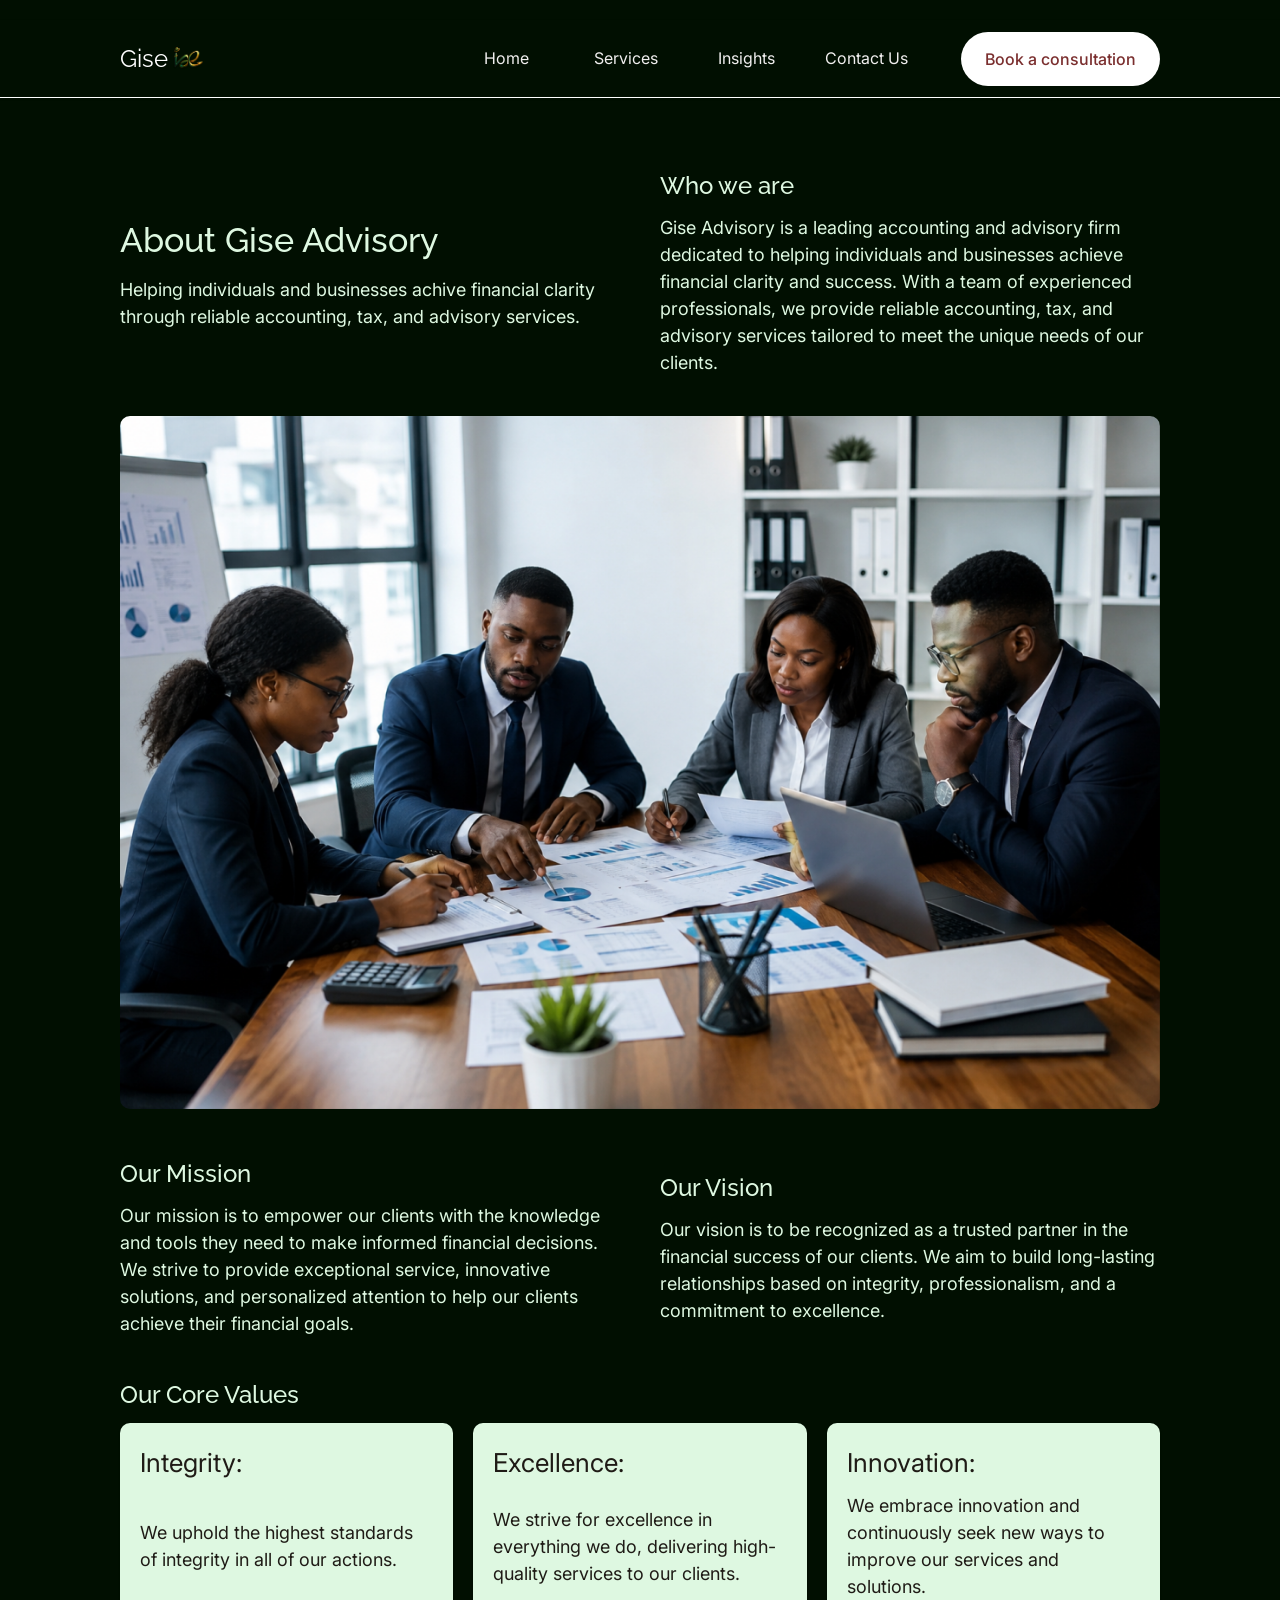
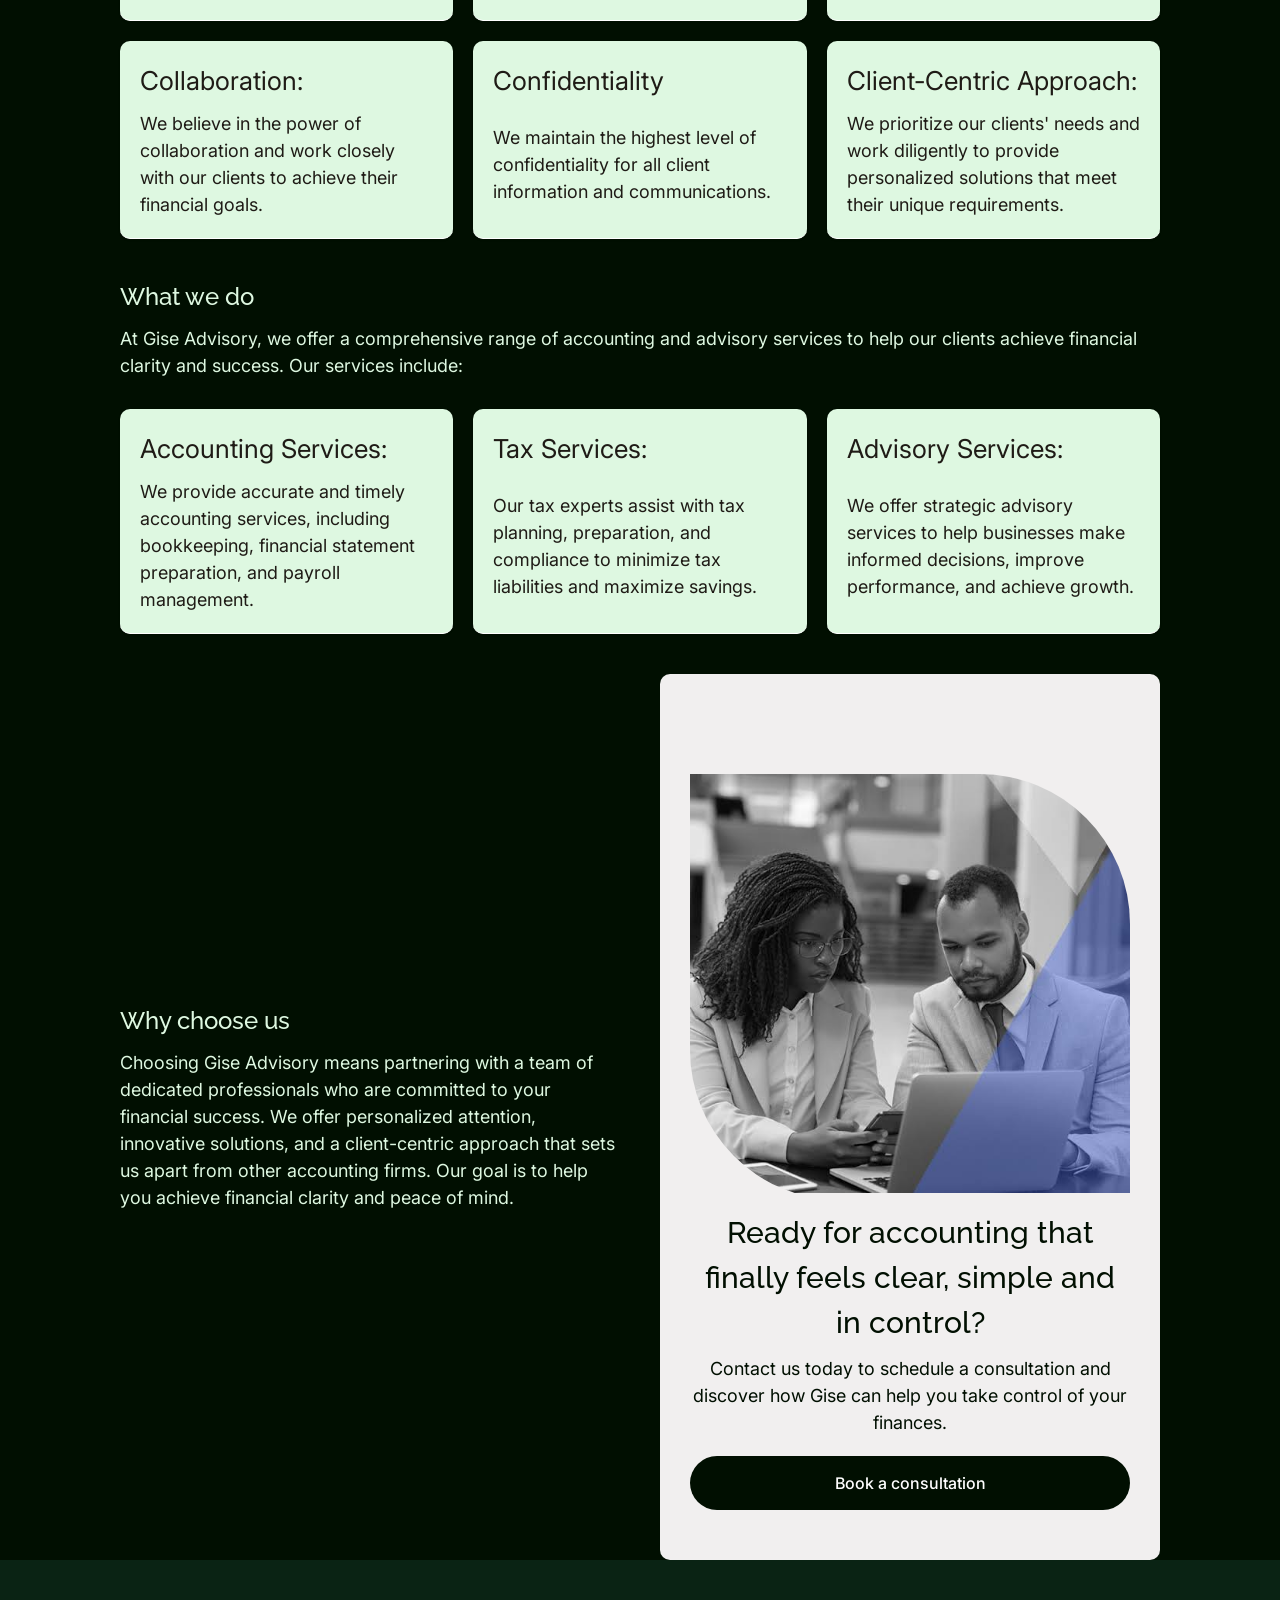
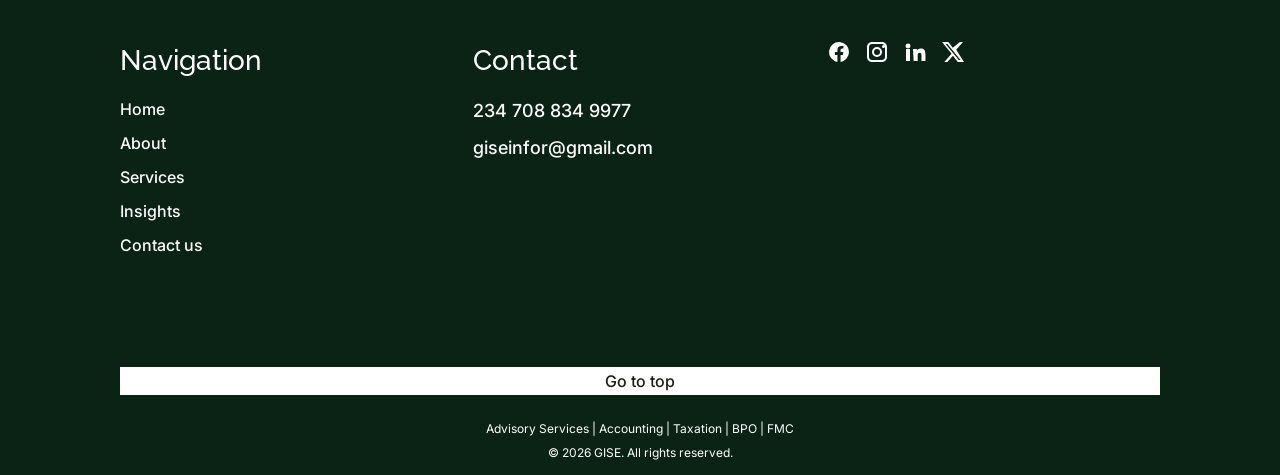
==== commit dbde5d86: "dev 8.0" ====
--- a/pages/about.html
+++ b/pages/about.html
@@ -3,8 +3,23 @@
 <head>
     <meta charset="UTF-8">
     <meta name="viewport" content="width=device-width, initial-scale=1.0">
+
+    <meta name="description" content="Gise provides accounting, advisory, financial, and business consulting services designed to help organizations grow with confidence.">
+
+    <!-- Open Graph -->
+    <meta property="og:title" content="Gise Advisory - About Us">
+    <meta property="og:description" content="A professional service group specializing in Accounting, Audit, Taxation, Risk & Financial Management consulting, and Outsourcing.">
+    <meta property="og:image" content="https://ajsem.github.io/Gise-Frontend/assets/images/preview.jpg">
+    <meta property="og:url" content="https://ajsem.github.io/Gise-Frontend/">
+    <meta property="og:type" content="website">
+
+    <!-- Twitter/X -->
+    <meta name="twitter:card" content="summary_large_image">
+    <meta name="twitter:title" content="Gise Advisory - About Us">
+    <meta name="twitter:description" content="A professional service group specializing in Accounting, Audit, Taxation, Risk & Financial Management consulting, and Outsourcing.">
+    <meta name="twitter:image" content="https://ajsem.github.io/Gise-Frontend/assets/images/preview.jpg">
     
-    <title>Gise - About Us</title>
+    <title>Gise Advisory - About Us</title>
     <link rel="stylesheet" href="../styles/normalize.css">
     <link rel="stylesheet" href="../styles/style.css">
     <link rel="stylesheet" href="../styles/about.css">
@@ -26,19 +41,19 @@
             <li><a href="services.html">Services</a></li>
             <li><a href="insights.html">Insights</a></li>
             <li><a href="contact.html">Contact us</a></li>
-            <a href="contact.html" class="btn book-consultation">Book a consultation</a>
+            <a href="book-consultation.html" class="btn book-consultation">Book a consultation</a>
         </ul>
     </nav>
 
     <main class="container">
         <section class="front marg">
-            <h2>About Gise Accounting</h2>
+            <h2>About Gise Advisory</h2>
             <div>Helping individuals and businesses achive financial clarity through reliable accounting, tax, and advisory services.</div>
         </section>
 
         <section class="whoAreWe marg">
             <h3>Who we are</h3>
-            <p>Gise Accounting is a leading accounting and advisory firm dedicated to helping individuals and businesses achieve financial clarity and success. With a team of experienced professionals, we provide reliable accounting, tax, and advisory services tailored to meet the unique needs of our clients.</p>
+            <p>Gise Advisory is a leading accounting and advisory firm dedicated to helping individuals and businesses achieve financial clarity and success. With a team of experienced professionals, we provide reliable accounting, tax, and advisory services tailored to meet the unique needs of our clients.</p>
         </section>     
         
         <div class="whoAreWeImage"><img src="../assets/images/who-are-we-image.png" alt="Front Image"></div>
@@ -85,7 +100,7 @@
 
         <section class="whatwedo">
             <h3>What we do</h3>
-            <p>At Gise Accounting, we offer a comprehensive range of accounting and advisory services to help our clients achieve financial clarity and success. Our services include:</p>
+            <p>At Gise Advisory, we offer a comprehensive range of accounting and advisory services to help our clients achieve financial clarity and success. Our services include:</p>
             <ul class="services">
                 <li>
                     <div class="title">Accounting Services:</div>
@@ -104,14 +119,14 @@
 
         <section class="whychooseus">
             <h3>Why choose us</h3>
-            <p>Choosing Gise Accounting means partnering with a team of dedicated professionals who are committed to your financial success. We offer personalized attention, innovative solutions, and a client-centric approach that sets us apart from other accounting firms. Our goal is to help you achieve financial clarity and peace of mind.</p>
+            <p>Choosing Gise Advisory means partnering with a team of dedicated professionals who are committed to your financial success. We offer personalized attention, innovative solutions, and a client-centric approach that sets us apart from other accounting firms. Our goal is to help you achieve financial clarity and peace of mind.</p>
         </section>    
 
         <section class="book-now">
             <div class="readyImage"><img src="../assets/images/ready-for-image.jpg" alt="Front Image"></div>
             <h2>Ready for accounting that finally feels clear, simple and in control?</h2>
             <p>Contact us today to schedule a consultation and discover how Gise can help you take control of your finances.</p>
-            <a href="pages/contact.html" class="btn book-consultation">Book a consultation</a>
+            <a href="pages/book-consultation.html" class="btn book-consultation">Book a consultation</a>
         </section>
     </main>
 
@@ -165,7 +180,7 @@
         <a href="#top" class="back-top">Go to top</a>
 
         <div class="copyright">
-            <p>Accounting | Advisory Services | Economic Consulting</p>
+            <p>Advisory Services | Accounting | Taxation | BPO | FMC</p>
             <p >&copy <span class="year"></span> GISE. All rights reserved.</p>
         </div>
     </footer>
--- a/styles/style.css
+++ b/styles/style.css
@@ -95,8 +95,9 @@
 }
 
 div.name-logo img.logo {
-    width: 4rem;
+    width: 3rem;
     height: auto;
+    margin-left: .5rem;
 }
 
 nav div.nav-btn {
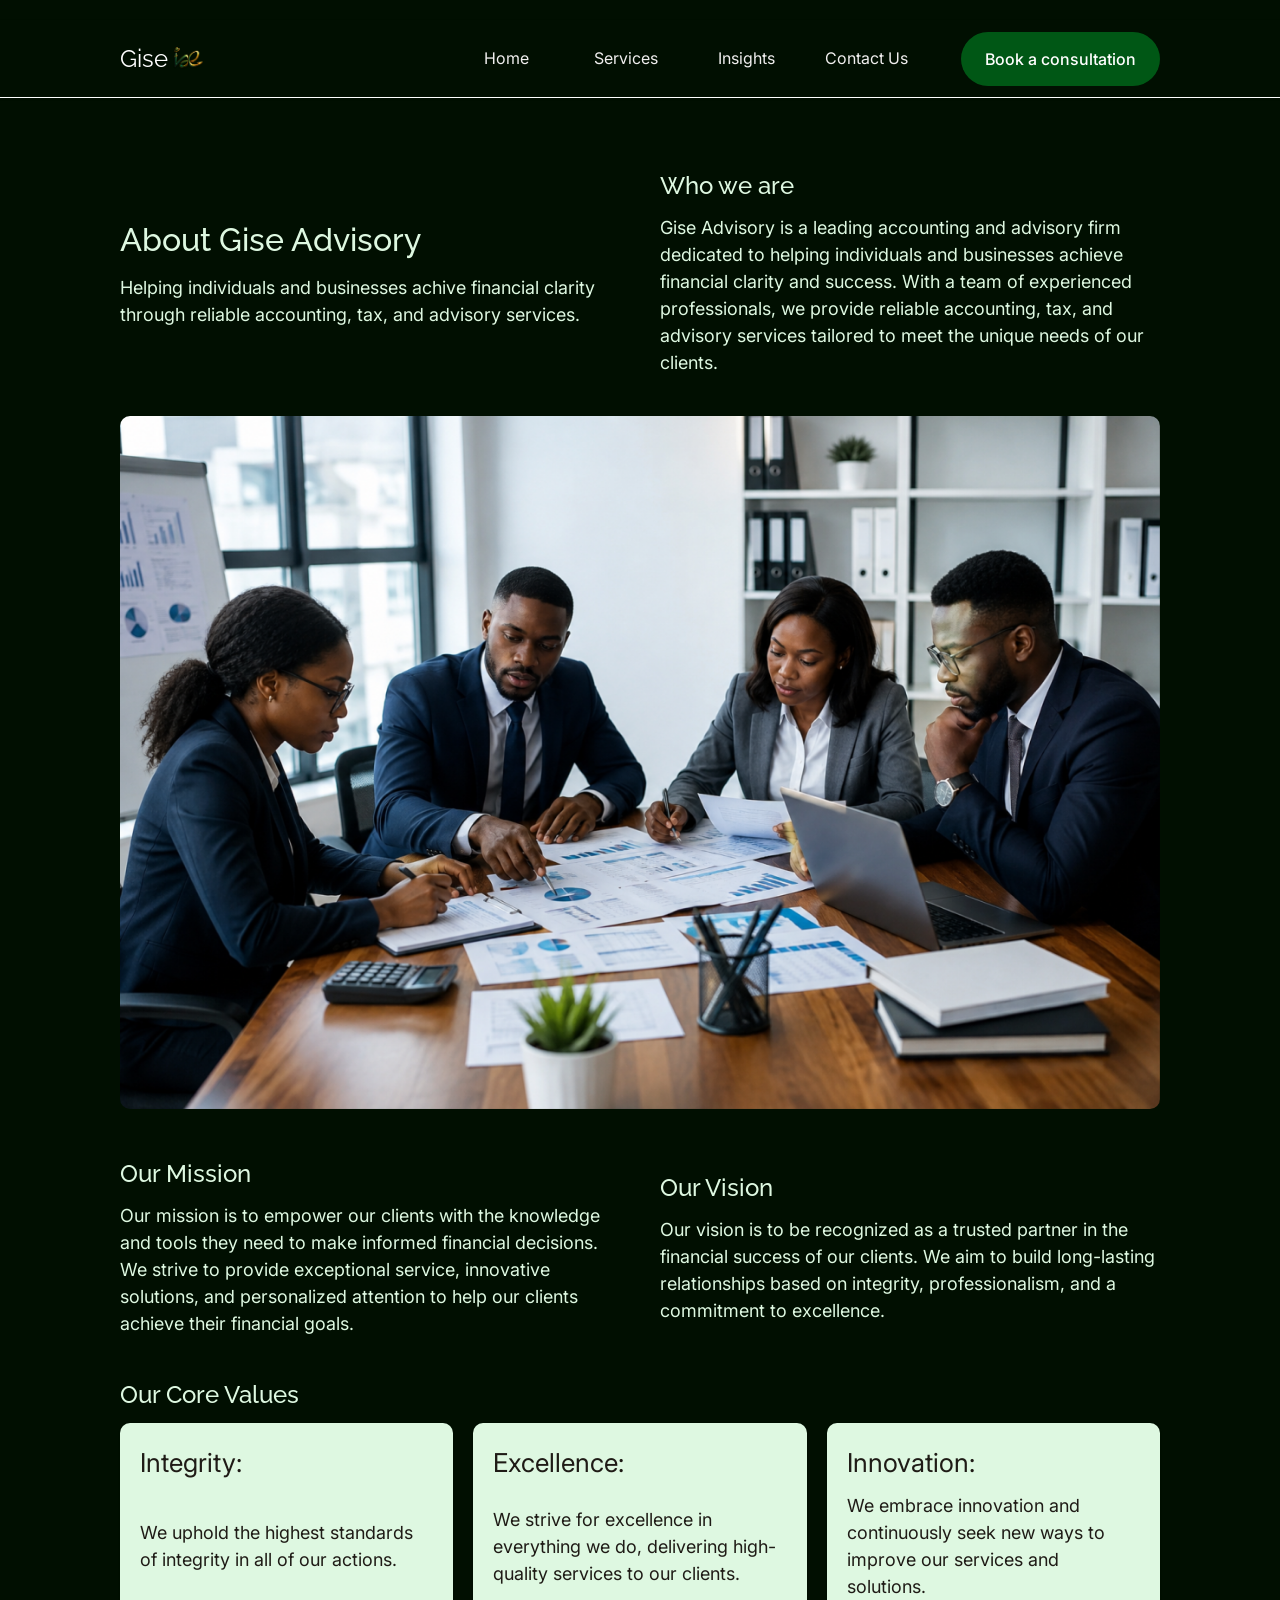
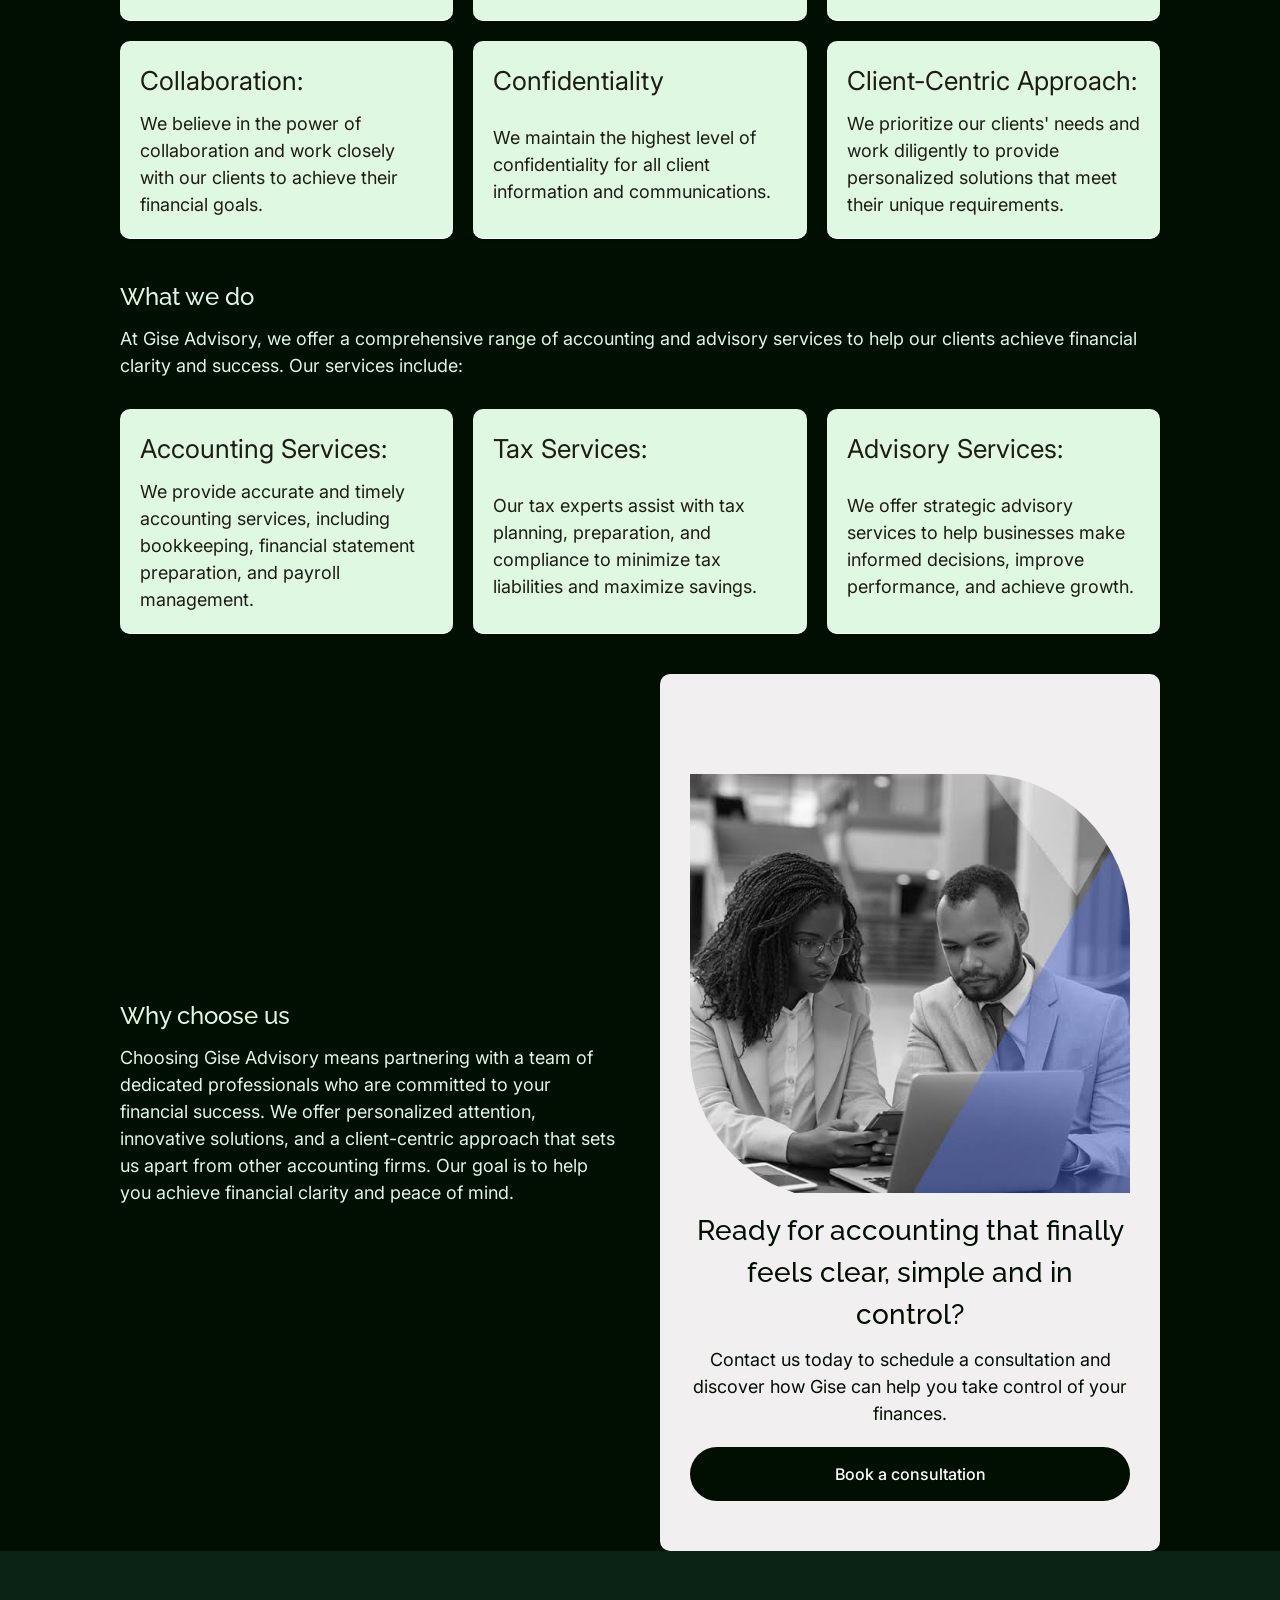
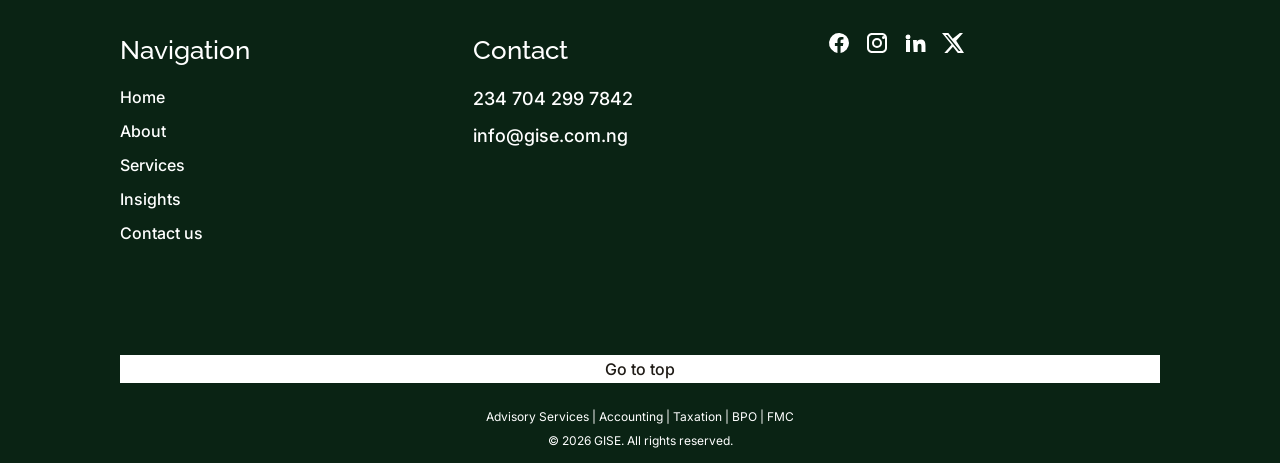
==== commit bc635167: "dev 10.0" ====
--- a/pages/about.html
+++ b/pages/about.html
@@ -146,8 +146,8 @@
         <div class="contact">
             <h3>Contact</h3>
             <div class="contacts-list">
-                <li><a class="phone" href="tel:+2347088349977">234 708 834 9977</a></li>
-                <li><a href="mailto:giseinfor@gmail.com" class="email">giseinfor@gmail.com</a></li>
+                <li><a class="phone" href="tel:+2347042997842">234 704 299 7842</a></li>
+                <li><a href="mailto:info@gise.com.ng" class="email">info@gise.com.ng</a></li>
             </div>
         </div>
 
--- a/styles/style.css
+++ b/styles/style.css
@@ -24,8 +24,8 @@
     --font-primary: "Inter", sans-serif;
     --font-secondary: "Raleway", sans-serif;
     --font-size-h3: 2.4rem;
-    --font-size-h2: 3.4rem;
-    --font-size-h1: 4rem;
+    --font-size-h2: 3.2rem;
+    --font-size-h1: 3.8rem;
     --font-size-txt: 1.8rem;
     --line-height-h1: 1.3;
     --line-height-txt: 1.5; 
@@ -134,6 +134,27 @@
 nav.scrolled {
     background: var(--clr-light);
 } 
+
+nav.scrolled ul.links {
+    background: var(--clr-light);
+}
+
+nav.scrolled ul.links li {
+    border-color: var(--clr-primary);
+}
+
+nav.scrolled ul.links li:hover {
+    opacity: .5;
+}
+
+nav.scrolled ul.links li a {
+    color: var(--clr-primary);
+}
+
+nav.scrolled ul.links a.btn {
+    background: rgba(0, 100, 50, 1);
+}
+
 nav.scrolled h3.name {
     color: var(--clr-sub);
 }
@@ -262,12 +283,12 @@
 
 
 
-div.hero-section h1.head {
+div.hero-section h2.head {
     text-shadow: 0 4px 8px rgba(0,0,0, .8);
     color: var(--clr-accent);
     -webkit-text-stroke: .1rem rgba(0, 255, 70, .5);
-    font-weight: 700;
-    line-height: 1.5;
+    font-weight: 500;
+    line-height: 1.3;
     text-align: center;
     margin: 12rem 2rem 1rem;
     font-style: normal;
@@ -292,10 +313,6 @@
     width: inherit;
     height: fit-content;
     margin-top: -10rem;
-}
-
-main h1.head {
-    
 }
 
 /* Frontal Image */
@@ -318,11 +335,16 @@
     margin: 0 2rem;
 }
 
+div.frontal-flex a.btn.book-consultation {
+    margin-top: 1rem;
+}
+
 /* BOOK CONSULTATION BUTTON */
+
 a.btn.book-consultation {
     text-decoration: none;
-    color: var(--clr-bg-btn);
-    background: var(--clr-light);
+    background: rgba(0, 255, 70, .3)/*var(--clr-bg-btn)*/;
+    color: var(--clr-light);
     margin: 1rem 0;
     padding: 1.5rem 2.4rem;
     border-radius: 3rem;
@@ -719,28 +741,7 @@
 }
 
 @media (min-width: 680px) {
-    section.hero {
-        max-width: none;
-    }
-
-    section.hero div.hero-content {
-        display: grid;
-        grid-template-columns: 2fr 1fr;
-        /* column-gap: 4rem; */
-    }
-
-    section.hero div.hero-content h1.head {
-        grid-row: span 4;
-        font-size: 5rem;
-    }
-
-    section.hero div.hero-content div.one {
-        margin-top: 1.5rem;
-    }
-
-    section.hero div.hero-content p.descript {
-        grid-row: span 3;
-    }
+
 }
 
 @media (min-width: 800px) {
@@ -752,9 +753,14 @@
         padding: 3rem 4rem 3rem;
     }
 
-    main div.hero-section h1.head {
-        font-size: 5rem;
+    main div.hero-section h2.head {
+        font-size: 4rem;
         margin-top: 3rem;
+    }
+
+    main div.hero-section p.short-descript {
+        padding: 3rem;
+        font-size: 2.4rem;
     }
 
     main div.frontal-flex {
@@ -876,7 +882,7 @@
 
     nav.scrolled a.btn {
         color: var(--clr-light);
-        background: var(--clr-primary);
+        background: rgba(0, 100, 50, 1);
     }
 
     nav ul.links li a:hover {
@@ -908,6 +914,11 @@
 }
 
 @media (min-width: 930px) {
+    main div.hero-section {
+        max-width: 140rem;
+        padding: 3rem 6rem 3rem;
+    }
+
     .hide_1, .hide_2 {
         display: block;
     }
@@ -918,6 +929,11 @@
 }
 
 @media (min-width: 1050px) {
+    main div.hero-section {
+        max-width: 140rem;
+        padding: 3rem 7rem 3rem;
+    }
+
     main.container,
     nav, footer {
         padding-left: 6rem;
@@ -931,6 +947,11 @@
 }
 
 @media (min-width: 1200px) {
+    main div.hero-section {
+        max-width: 140rem;
+        padding: 3rem 8rem 3rem;
+    }
+
     main.container,
     nav, footer {
         padding-left: 12rem;
